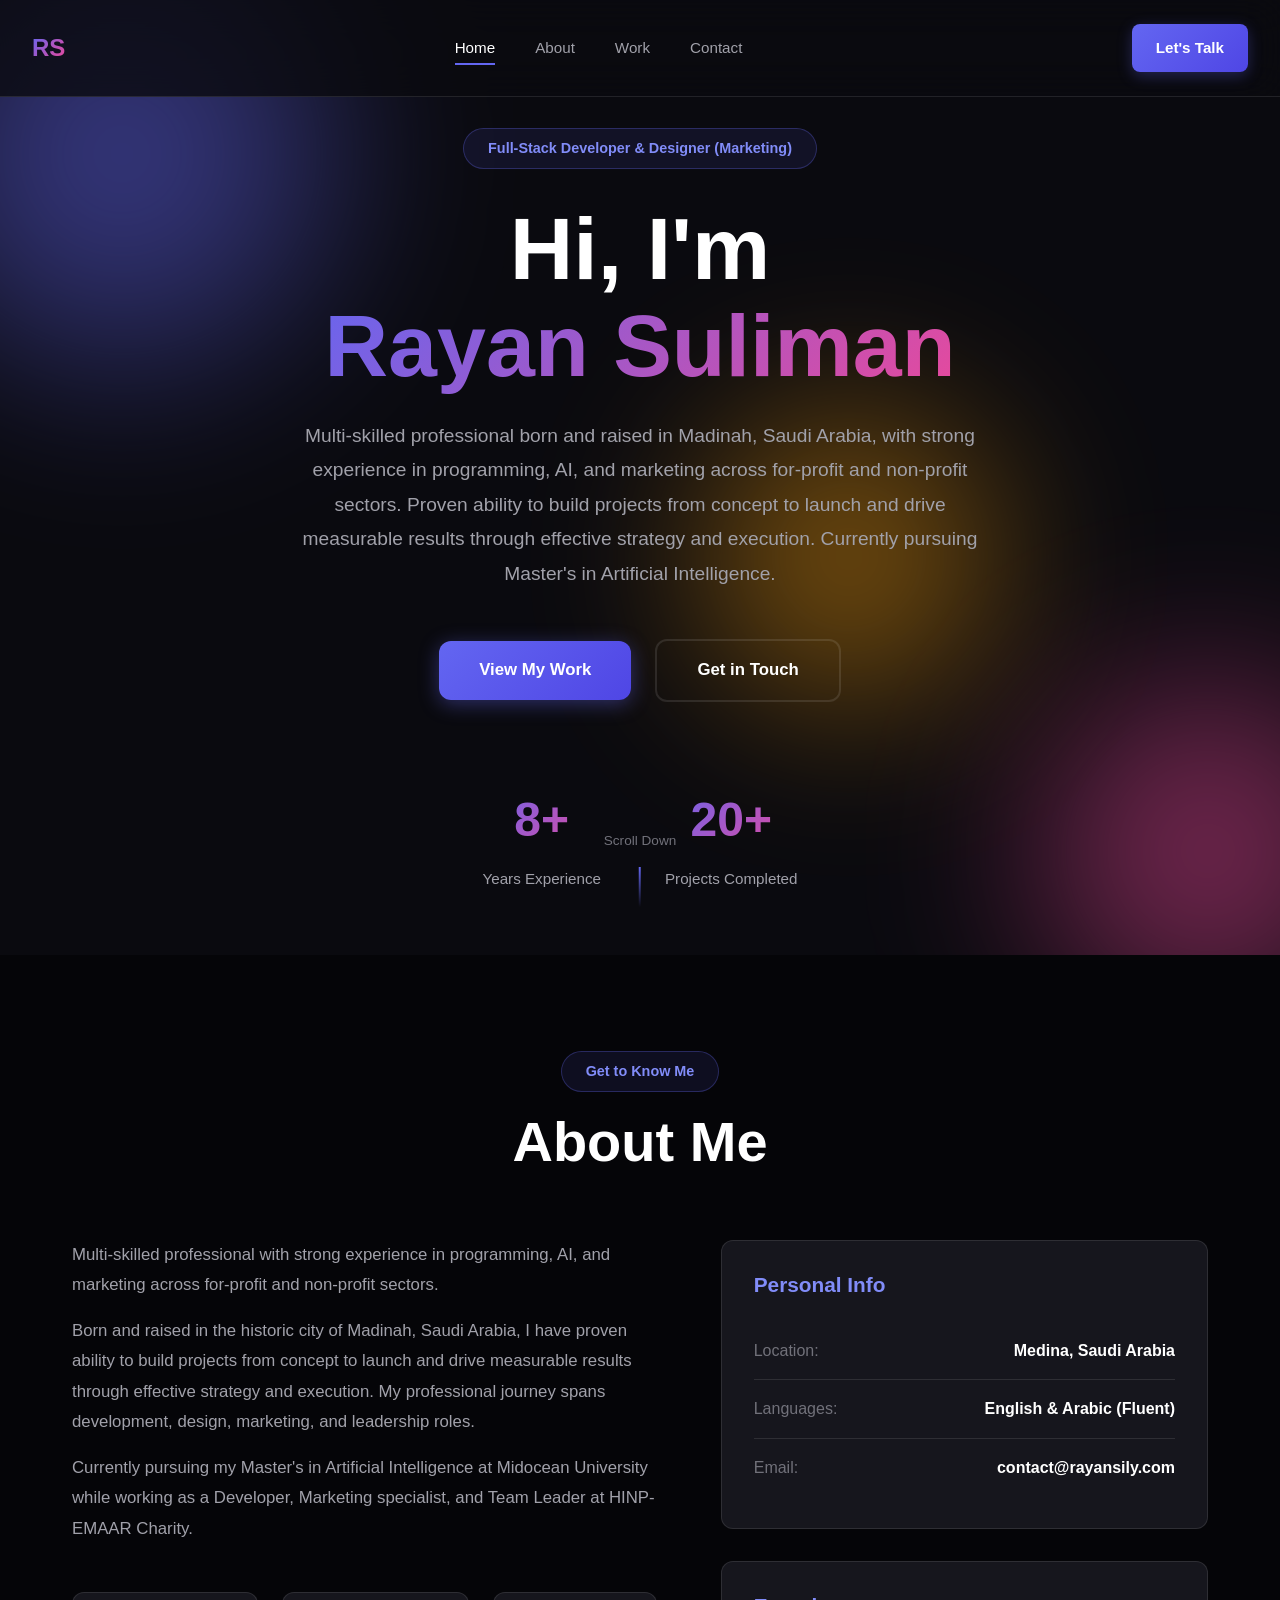
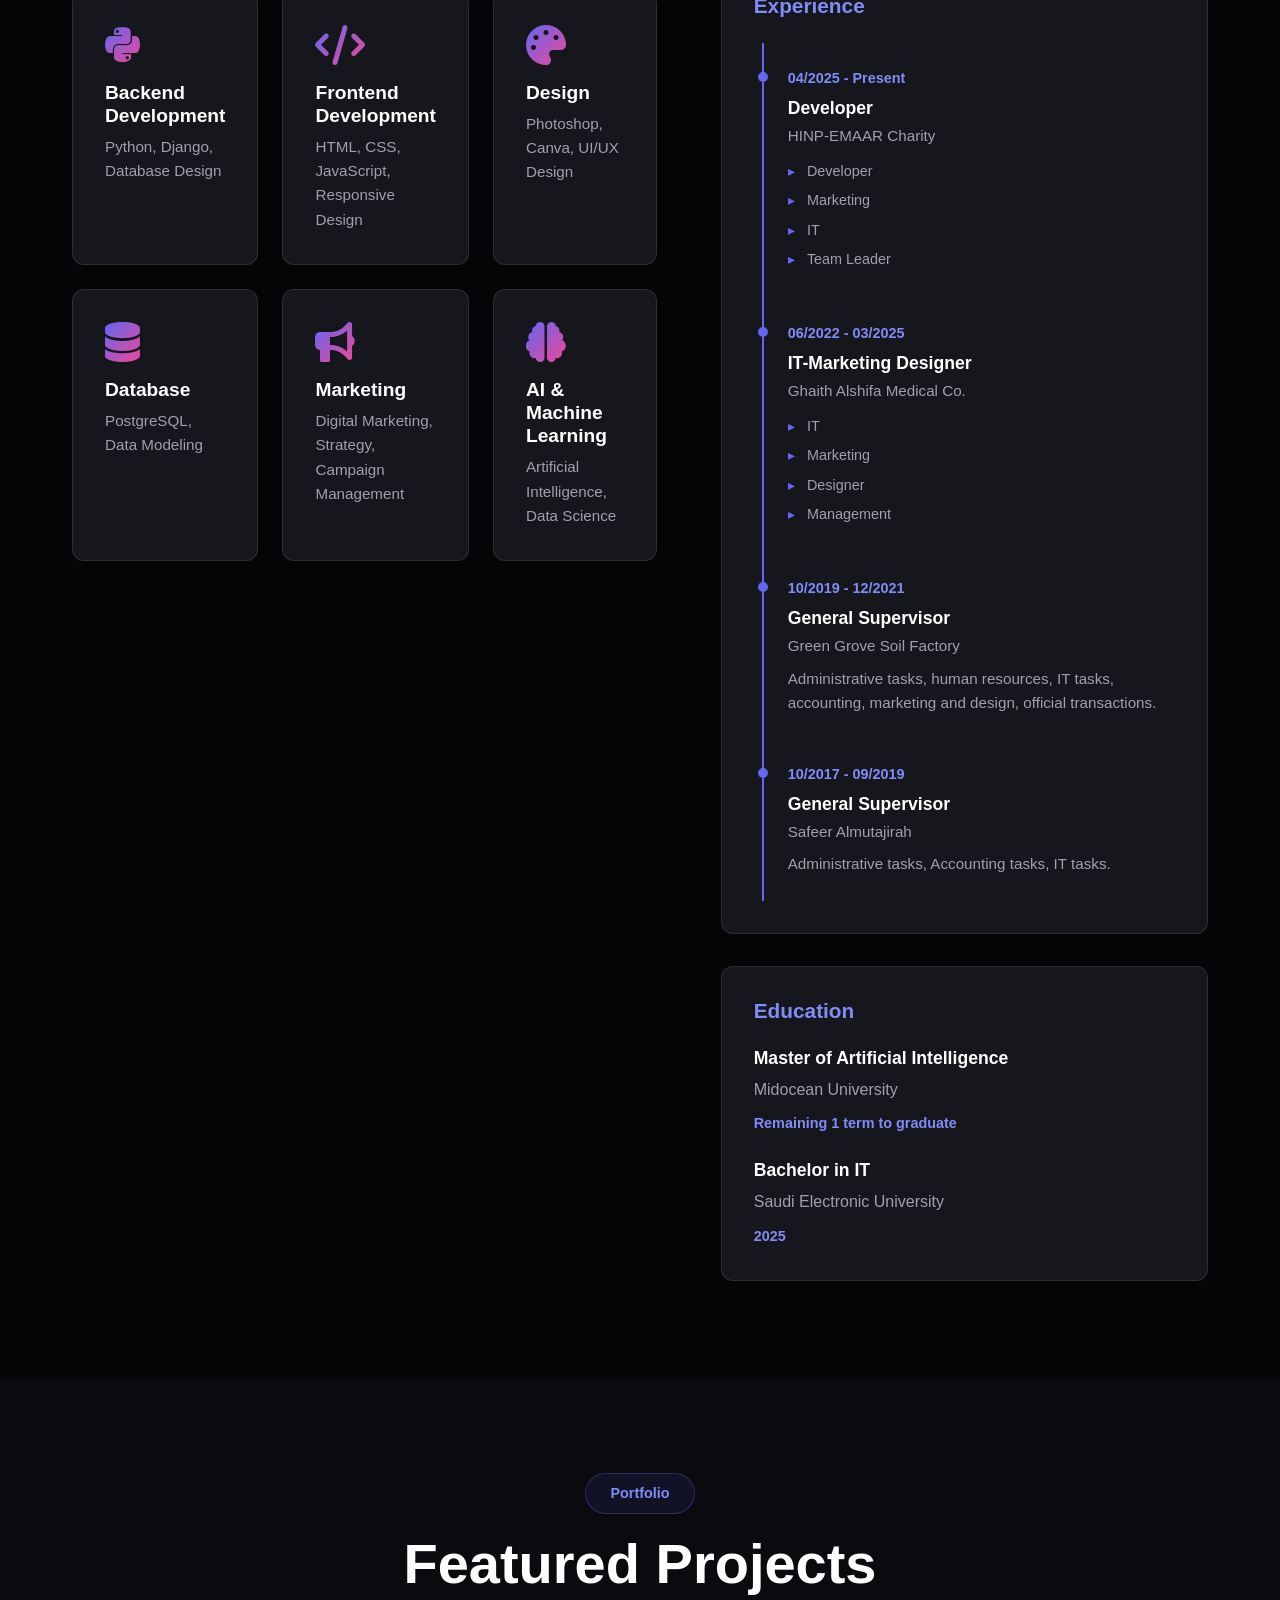
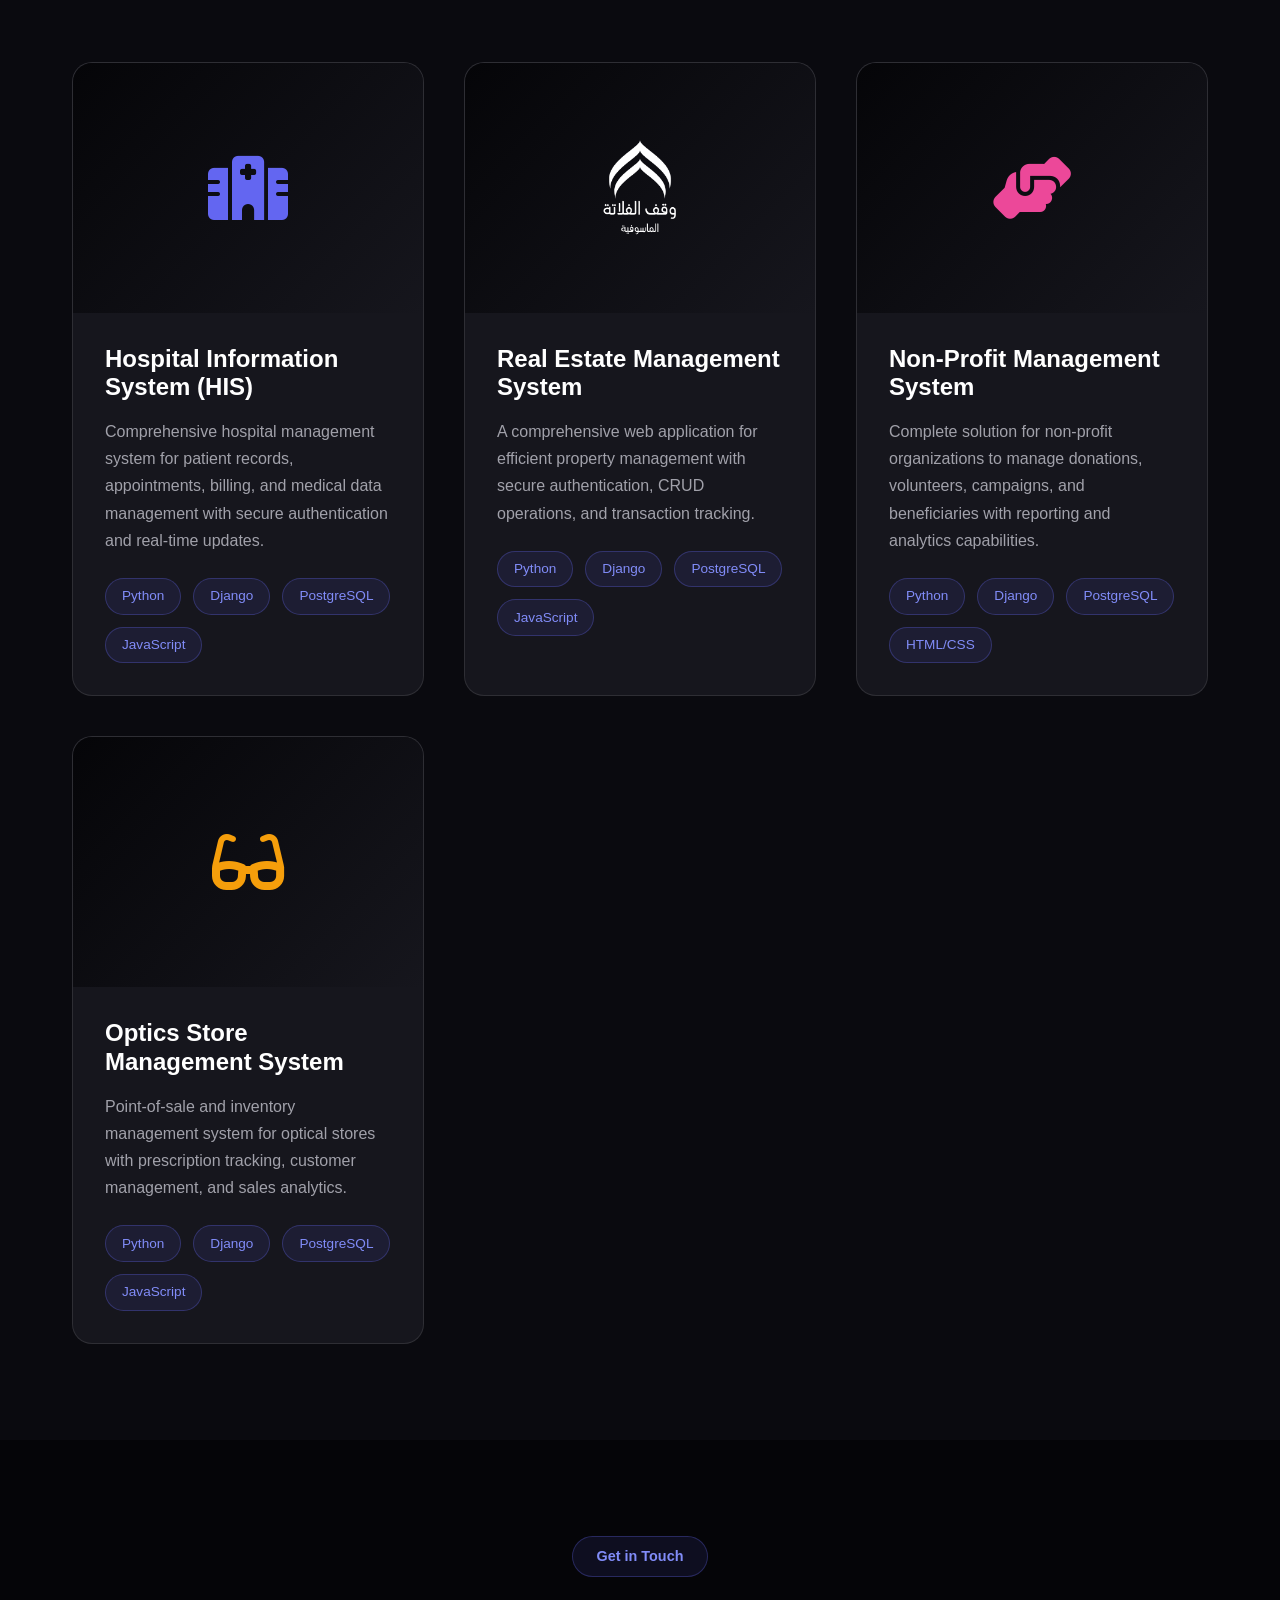
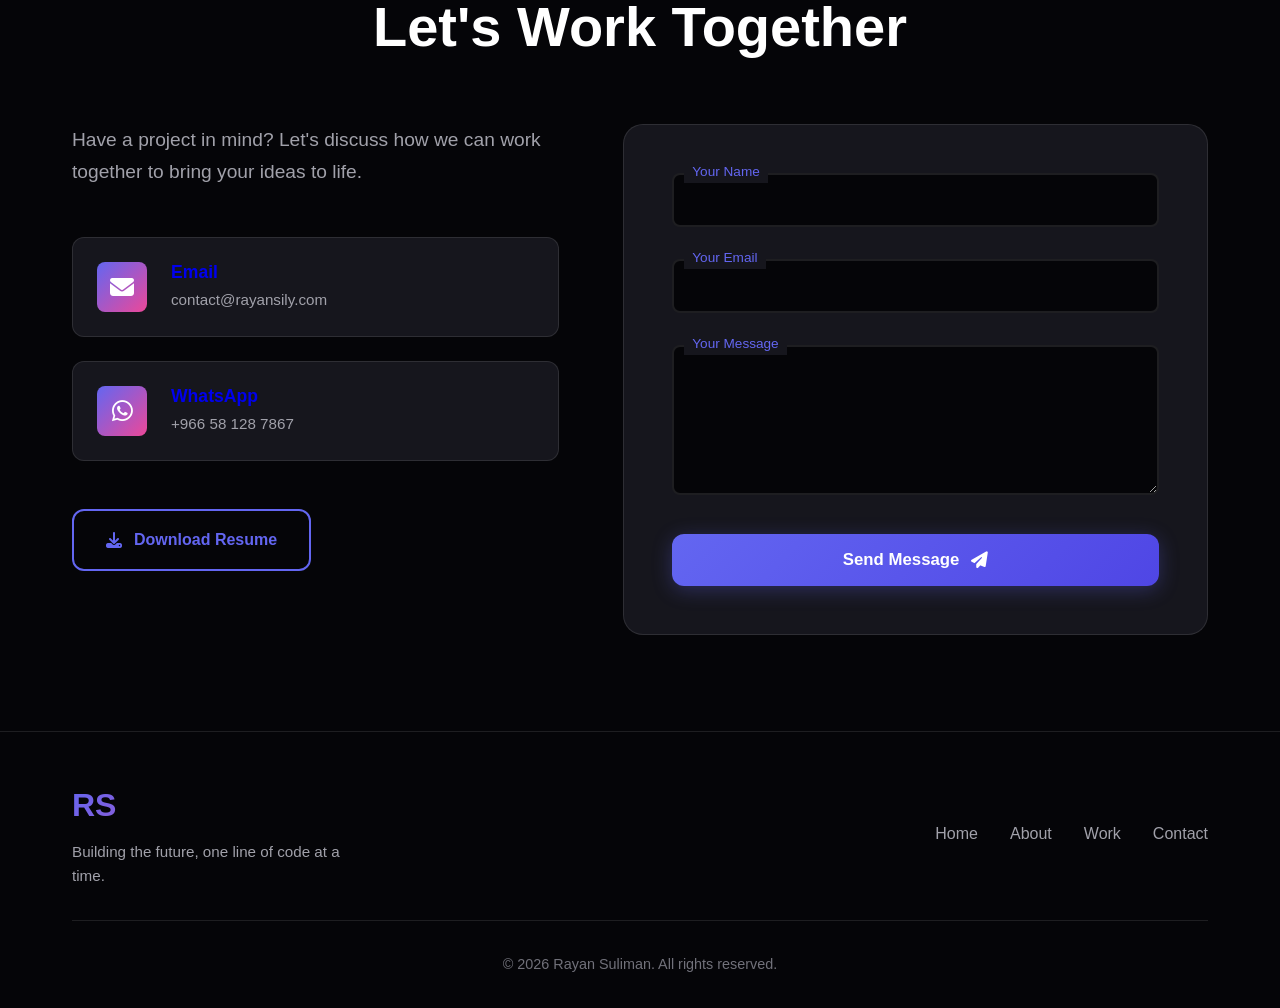
==== index.html @ cd89bf22 "first commit" ====
<!DOCTYPE html>
<html lang="en">
<head>
    <meta charset="UTF-8">
    <meta name="viewport" content="width=device-width, initial-scale=1.0">
    <title>Rayan Suliman - Full-Stack Developer & Designer</title>
    <meta name="description" content="Rayan Suliman - Full-Stack Web Developer and Designer based in Medina, Saudi Arabia">
    <link rel="icon" type="image/png" href="files/logo.png">
    <link rel="stylesheet" href="style.css">
    <link rel="stylesheet" href="https://cdnjs.cloudflare.com/ajax/libs/font-awesome/6.4.0/css/all.min.css">
</head>
<body>
    <!-- Navigation -->
    <nav class="navbar">
        <div class="nav-container">
            <a href="index.html" class="logo">
                <span class="logo-text">RS</span>
            </a>
            <div class="nav-links">
                <a href="#home" class="nav-link active">Home</a>
                <a href="#about" class="nav-link">About</a>
                <a href="#work" class="nav-link">Work</a>
                <a href="#contact" class="nav-link">Contact</a>
            </div>
            <a href="#contact" class="cta-button">Let's Talk</a>
            <button class="mobile-menu-toggle">
                <span></span>
                <span></span>
                <span></span>
            </button>
        </div>
    </nav>

    <!-- Hero Section -->
    <section id="home" class="hero">
        <div class="hero-background">
            <div class="gradient-orb orb-1"></div>
            <div class="gradient-orb orb-2"></div>
            <div class="gradient-orb orb-3"></div>
        </div>
        <div class="hero-content">
            <div class="hero-text">
                <div class="eyebrow">Full-Stack Developer & Designer (Marketing)</div>
                <h1 class="hero-title">
                    <span class="title-line">Hi, I'm</span>
                    <span class="title-line highlight">Rayan Suliman</span>
                </h1>
                <p class="hero-description">
                    Multi-skilled professional born and raised in Madinah, Saudi Arabia, with strong 
                    experience in programming, AI, and marketing across for-profit and non-profit sectors. 
                    Proven ability to build projects from concept to launch and drive measurable results 
                    through effective strategy and execution. Currently pursuing Master's in Artificial Intelligence.
                </p>
                <div class="hero-cta">
                    <a href="#work" class="primary-btn">View My Work</a>
                    <a href="#contact" class="secondary-btn">Get in Touch</a>
                </div>
            </div>
            <div class="hero-stats">
                <div class="stat-item">
                    <div class="stat-number">8+</div>
                    <div class="stat-label">Years Experience</div>
                </div>
                <div class="stat-item">
                    <div class="stat-number">20+</div>
                    <div class="stat-label">Projects Completed</div>
                </div>
            </div>
        </div>
        <div class="scroll-indicator">
            <span>Scroll Down</span>
            <div class="scroll-arrow"></div>
        </div>
    </section>

    <!-- About Section -->
    <section id="about" class="about-section">
        <div class="container">
            <div class="section-header">
                <span class="section-eyebrow">Get to Know Me</span>
                <h2 class="section-title">About Me</h2>
            </div>
            
            <div class="about-grid">
                <div class="about-content">
                    <div class="about-text">
                        <p class="lead-text">
                            Multi-skilled professional with strong experience in programming, AI, and marketing 
                            across for-profit and non-profit sectors.
                        </p>
                        <p>
                            Born and raised in the historic city of Madinah, Saudi Arabia, I have proven ability 
                            to build projects from concept to launch and drive measurable results through effective 
                            strategy and execution. My professional journey spans development, design, marketing, 
                            and leadership roles.
                        </p>
                        <p>
                            Currently pursuing my Master's in Artificial Intelligence at Midocean University while 
                            working as a Developer, Marketing specialist, and Team Leader at HINP-EMAAR Charity.
                        </p>
                    </div>
                    
                    <div class="skills-grid">
                        <div class="skill-card">
                            <i class="fab fa-python skill-icon"></i>
                            <h3>Backend Development</h3>
                            <p>Python, Django, Database Design</p>
                        </div>
                        <div class="skill-card">
                            <i class="fas fa-code skill-icon"></i>
                            <h3>Frontend Development</h3>
                            <p>HTML, CSS, JavaScript, Responsive Design</p>
                        </div>
                        <div class="skill-card">
                            <i class="fas fa-palette skill-icon"></i>
                            <h3>Design</h3>
                            <p>Photoshop, Canva, UI/UX Design</p>
                        </div>
                        <div class="skill-card">
                            <i class="fas fa-database skill-icon"></i>
                            <h3>Database</h3>
                            <p>PostgreSQL, Data Modeling</p>
                        </div>
                        <div class="skill-card">
                            <i class="fas fa-bullhorn skill-icon"></i>
                            <h3>Marketing</h3>
                            <p>Digital Marketing, Strategy, Campaign Management</p>
                        </div>
                        <div class="skill-card">
                            <i class="fas fa-brain skill-icon"></i>
                            <h3>AI & Machine Learning</h3>
                            <p>Artificial Intelligence, Data Science</p>
                        </div>
                    </div>
                </div>

                <div class="about-details">
                    <div class="detail-card">
                        <h3>Personal Info</h3>
                        <ul class="info-list">
                            <li>
                                <span class="info-label">Location:</span>
                                <span class="info-value">Medina, Saudi Arabia</span>
                            </li>
                            <li>
                                <span class="info-label">Languages:</span>
                                <span class="info-value">English & Arabic (Fluent)</span>
                            </li>
                            <li>
                                <span class="info-label">Email:</span>
                                <span class="info-value">contact@rayansily.com</span>
                            </li>
                        </ul>
                    </div>

                    <div class="detail-card">
                        <h3>Experience</h3>
                        <div class="timeline-item">
                            <div class="timeline-date">04/2025 - Present</div>
                            <div class="timeline-content">
                                <h4>Developer</h4>
                                <p>HINP-EMAAR Charity</p>
                                <ul class="role-list">
                                    <li>Developer</li>
                                    <li>Marketing</li>
                                    <li>IT</li>
                                    <li>Team Leader</li>
                                </ul>
                            </div>
                        </div>
                        <div class="timeline-item">
                            <div class="timeline-date">06/2022 - 03/2025</div>
                            <div class="timeline-content">
                                <h4>IT-Marketing Designer</h4>
                                <p>Ghaith Alshifa Medical Co.</p>
                                <ul class="role-list">
                                    <li>IT</li>
                                    <li>Marketing</li>
                                    <li>Designer</li>
                                    <li>Management</li>
                                </ul>
                            </div>
                        </div>
                        <div class="timeline-item">
                            <div class="timeline-date">10/2019 - 12/2021</div>
                            <div class="timeline-content">
                                <h4>General Supervisor</h4>
                                <p>Green Grove Soil Factory</p>
                                <p class="role-description">Administrative tasks, human resources, IT tasks, accounting, marketing and design, official transactions.</p>
                            </div>
                        </div>
                        <div class="timeline-item">
                            <div class="timeline-date">10/2017 - 09/2019</div>
                            <div class="timeline-content">
                                <h4>General Supervisor</h4>
                                <p>Safeer Almutajirah</p>
                                <p class="role-description">Administrative tasks, Accounting tasks, IT tasks.</p>
                            </div>
                        </div>
                    </div>

                    <div class="detail-card">
                        <h3>Education</h3>
                        <div class="education-item">
                            <h4>Master of Artificial Intelligence</h4>
                            <p>Midocean University</p>
                            <span class="edu-date">Remaining 1 term to graduate</span>
                        </div>
                        <div class="education-item" style="margin-top: 1.5rem;">
                            <h4>Bachelor in IT</h4>
                            <p>Saudi Electronic University</p>
                            <span class="edu-date">2025</span>
                        </div>
                    </div>
                </div>
            </div>
        </div>
    </section>

    <!-- Work Section -->
    <section id="work" class="work-section">
        <div class="container">
            <div class="section-header">
                <span class="section-eyebrow">Portfolio</span>
                <h2 class="section-title">Featured Projects</h2>
            </div>

            <div class="projects-grid">
                <!-- Project 1 - HIS System -->
                <div class="project-card">
                    <div class="project-image">
                        <div class="project-placeholder">
                            <i class="fas fa-hospital" style="font-size: 4rem; color: var(--primary);"></i>
                        </div>
                        <div class="project-overlay">
                            <span class="project-link current-site">HIS System</span>
                        </div>
                    </div>
                    <div class="project-content">
                        <h3 class="project-title">Hospital Information System (HIS)</h3>
                        <p class="project-description">
                            Comprehensive hospital management system for patient records, appointments, 
                            billing, and medical data management with secure authentication and real-time updates.
                        </p>
                        <div class="project-tech">
                            <span class="tech-tag">Python</span>
                            <span class="tech-tag">Django</span>
                            <span class="tech-tag">PostgreSQL</span>
                            <span class="tech-tag">JavaScript</span>
                        </div>
                    </div>
                </div>

                <!-- Project 2 - Real Estate -->
                <div class="project-card">
                    <div class="project-image">
                        <img src="files/small-logo.png" alt="Real Estate Management System">
                        <div class="project-overlay">
                            <a href="https://github.com/meedax77/ejar" target="_blank" class="project-link">
                                <i class="fab fa-github"></i>
                            </a>
                        </div>
                    </div>
                    <div class="project-content">
                        <h3 class="project-title">Real Estate Management System</h3>
                        <p class="project-description">
                            A comprehensive web application for efficient property management with 
                            secure authentication, CRUD operations, and transaction tracking.
                        </p>
                        <div class="project-tech">
                            <span class="tech-tag">Python</span>
                            <span class="tech-tag">Django</span>
                            <span class="tech-tag">PostgreSQL</span>
                            <span class="tech-tag">JavaScript</span>
                        </div>
                    </div>
                </div>

                <!-- Project 3 - Non-Profit System -->
                <div class="project-card">
                    <div class="project-image">
                        <div class="project-placeholder">
                            <i class="fas fa-hands-helping" style="font-size: 4rem; color: var(--secondary);"></i>
                        </div>
                        <div class="project-overlay">
                            <span class="project-link current-site">Non-Profit System</span>
                        </div>
                    </div>
                    <div class="project-content">
                        <h3 class="project-title">Non-Profit Management System</h3>
                        <p class="project-description">
                            Complete solution for non-profit organizations to manage donations, volunteers, 
                            campaigns, and beneficiaries with reporting and analytics capabilities.
                        </p>
                        <div class="project-tech">
                            <span class="tech-tag">Python</span>
                            <span class="tech-tag">Django</span>
                            <span class="tech-tag">PostgreSQL</span>
                            <span class="tech-tag">HTML/CSS</span>
                        </div>
                    </div>
                </div>

                <!-- Project 4 - Optics System -->
                <div class="project-card">
                    <div class="project-image">
                        <div class="project-placeholder">
                            <i class="fas fa-glasses" style="font-size: 4rem; color: var(--accent);"></i>
                        </div>
                        <div class="project-overlay">
                            <span class="project-link current-site">Optics System</span>
                        </div>
                    </div>
                    <div class="project-content">
                        <h3 class="project-title">Optics Store Management System</h3>
                        <p class="project-description">
                            Point-of-sale and inventory management system for optical stores with 
                            prescription tracking, customer management, and sales analytics.
                        </p>
                        <div class="project-tech">
                            <span class="tech-tag">Python</span>
                            <span class="tech-tag">Django</span>
                            <span class="tech-tag">PostgreSQL</span>
                            <span class="tech-tag">JavaScript</span>
                        </div>
                    </div>
                </div>
            </div>
        </div>
    </section>

    <!-- Contact Section -->
    <section id="contact" class="contact-section">
        <div class="container">
            <div class="section-header">
                <span class="section-eyebrow">Get in Touch</span>
                <h2 class="section-title">Let's Work Together</h2>
            </div>

            <div class="contact-grid">
                <div class="contact-info">
                    <p class="contact-intro">
                        Have a project in mind? Let's discuss how we can work together 
                        to bring your ideas to life.
                    </p>
                    
                    <div class="contact-methods">
                        <a href="mailto:contact@rayansily.com" class="contact-method">
                            <div class="contact-icon">
                                <i class="fas fa-envelope"></i>
                            </div>
                            <div class="contact-details">
                                <h4>Email</h4>
                                <p>contact@rayansily.com</p>
                            </div>
                        </a>

                        <a href="https://wa.me/+966581287867" target="_blank" class="contact-method">
                            <div class="contact-icon">
                                <i class="fab fa-whatsapp"></i>
                            </div>
                            <div class="contact-details">
                                <h4>WhatsApp</h4>
                                <p>+966 58 128 7867</p>
                            </div>
                        </a>
                    </div>

                    <div class="resume-download">
                        <a href="files/CV.pdf" target="_blank" class="download-btn">
                            <i class="fas fa-download"></i>
                            Download Resume
                        </a>
                    </div>
                </div>

                <div class="contact-form-container">
                    <form class="contact-form" id="contactForm">
                        <div class="form-group">
                            <input type="text" id="name" name="name" required>
                            <label for="name">Your Name</label>
                        </div>
                        <div class="form-group">
                            <input type="email" id="email" name="email" required>
                            <label for="email">Your Email</label>
                        </div>
                        <div class="form-group">
                            <textarea id="message" name="message" rows="5" required></textarea>
                            <label for="message">Your Message</label>
                        </div>
                        <button type="submit" class="submit-btn">
                            Send Message
                            <i class="fas fa-paper-plane"></i>
                        </button>
                    </form>
                </div>
            </div>
        </div>
    </section>

    <!-- Footer -->
    <footer class="footer">
        <div class="container">
            <div class="footer-content">
                <div class="footer-brand">
                    <span class="logo-text">RS</span>
                    <p>Building the future, one line of code at a time.</p>
                </div>
                <div class="footer-links">
                    <a href="#home">Home</a>
                    <a href="#about">About</a>
                    <a href="#work">Work</a>
                    <a href="#contact">Contact</a>
                </div>
            </div>
            <div class="footer-bottom">
                <p>&copy; 2026 Rayan Suliman. All rights reserved.</p>
            </div>
        </div>
    </footer>

    <script src="script.js"></script>
</body>
</html>
---- style.css ----
/* ===================================
   CSS VARIABLES & RESET
   =================================== */
   :root {
    /* Colors */
    --primary: #6366f1;
    --primary-dark: #4f46e5;
    --primary-light: #818cf8;
    --secondary: #ec4899;
    --accent: #f59e0b;
    
    --bg-dark: #0a0a0f;
    --bg-darker: #050508;
    --bg-card: #16161d;
    --bg-card-hover: #1e1e28;
    
    --text-primary: #ffffff;
    --text-secondary: #a1a1aa;
    --text-muted: #71717a;
    
    --border: rgba(255, 255, 255, 0.1);
    --border-hover: rgba(255, 255, 255, 0.2);
    
    /* Spacing */
    --spacing-xs: 0.5rem;
    --spacing-sm: 1rem;
    --spacing-md: 2rem;
    --spacing-lg: 4rem;
    --spacing-xl: 6rem;
    
    /* Border Radius */
    --radius-sm: 8px;
    --radius-md: 12px;
    --radius-lg: 20px;
    --radius-xl: 30px;
    
    /* Transitions */
    --transition-fast: 0.2s ease;
    --transition-base: 0.3s ease;
    --transition-slow: 0.5s ease;
    
    /* Shadows */
    --shadow-sm: 0 2px 8px rgba(0, 0, 0, 0.1);
    --shadow-md: 0 4px 16px rgba(0, 0, 0, 0.2);
    --shadow-lg: 0 8px 32px rgba(0, 0, 0, 0.3);
    --shadow-glow: 0 0 30px rgba(99, 102, 241, 0.3);
}

* {
    margin: 0;
    padding: 0;
    box-sizing: border-box;
}

html {
    scroll-behavior: smooth;
    overflow-x: hidden;
}

body {
    font-family: 'Inter', -apple-system, BlinkMacSystemFont, 'Segoe UI', sans-serif;
    background: var(--bg-dark);
    color: var(--text-primary);
    line-height: 1.6;
    overflow-x: hidden;
}

/* Import Google Fonts */
@import url('https://fonts.googleapis.com/css2?family=Poppins:wght@300;400;500;600;700;800&family=Inter:wght@300;400;500;600;700&display=swap');

body {
    font-family: 'Inter', -apple-system, BlinkMacSystemFont, 'Segoe UI', sans-serif;
}

h1, h2, h3, h4, h5, h6 {
    font-family: 'Poppins', sans-serif;
    font-weight: 700;
    line-height: 1.2;
}

.container {
    max-width: 1200px;
    margin: 0 auto;
    padding: 0 2rem;
}

/* ===================================
   NAVIGATION
   =================================== */
.navbar {
    position: fixed;
    top: 0;
    left: 0;
    right: 0;
    z-index: 1000;
    padding: 1.5rem 0;
    background: rgba(10, 10, 15, 0.8);
    backdrop-filter: blur(20px);
    border-bottom: 1px solid var(--border);
    transition: all var(--transition-base);
}

.navbar.scrolled {
    padding: 1rem 0;
    background: rgba(10, 10, 15, 0.95);
}

.nav-container {
    max-width: 1400px;
    margin: 0 auto;
    padding: 0 2rem;
    display: flex;
    justify-content: space-between;
    align-items: center;
}

.logo {
    text-decoration: none;
}

.logo-text {
    font-family: 'Poppins', sans-serif;
    font-size: 1.5rem;
    font-weight: 800;
    background: linear-gradient(135deg, var(--primary), var(--secondary));
    -webkit-background-clip: text;
    -webkit-text-fill-color: transparent;
    background-clip: text;
}

.nav-links {
    display: flex;
    gap: 2.5rem;
    align-items: center;
}

.nav-link {
    color: var(--text-secondary);
    text-decoration: none;
    font-weight: 500;
    font-size: 0.95rem;
    position: relative;
    transition: color var(--transition-fast);
}

.nav-link::after {
    content: '';
    position: absolute;
    bottom: -5px;
    left: 0;
    width: 0;
    height: 2px;
    background: var(--primary);
    transition: width var(--transition-base);
}

.nav-link:hover,
.nav-link.active {
    color: var(--text-primary);
}

.nav-link:hover::after,
.nav-link.active::after {
    width: 100%;
}

.cta-button {
    padding: 0.75rem 1.5rem;
    background: linear-gradient(135deg, var(--primary), var(--primary-dark));
    color: white;
    text-decoration: none;
    border-radius: var(--radius-sm);
    font-weight: 600;
    font-size: 0.95rem;
    transition: all var(--transition-base);
    box-shadow: 0 4px 15px rgba(99, 102, 241, 0.3);
}

.cta-button:hover {
    transform: translateY(-2px);
    box-shadow: 0 6px 20px rgba(99, 102, 241, 0.4);
}

.mobile-menu-toggle {
    display: none;
    flex-direction: column;
    gap: 5px;
    background: none;
    border: none;
    cursor: pointer;
}

.mobile-menu-toggle span {
    width: 25px;
    height: 2px;
    background: var(--text-primary);
    transition: all var(--transition-base);
}

/* ===================================
   HERO SECTION
   =================================== */
.hero {
    position: relative;
    min-height: 100vh;
    display: flex;
    align-items: center;
    justify-content: center;
    padding: 8rem 2rem 4rem;
    overflow: hidden;
}

.hero-background {
    position: absolute;
    top: 0;
    left: 0;
    right: 0;
    bottom: 0;
    overflow: hidden;
    z-index: -1;
}

.gradient-orb {
    position: absolute;
    border-radius: 50%;
    filter: blur(80px);
    opacity: 0.6;
    animation: float 20s infinite ease-in-out;
}

.orb-1 {
    width: 500px;
    height: 500px;
    background: radial-gradient(circle, var(--primary), transparent);
    top: -10%;
    left: -10%;
    animation-delay: 0s;
}

.orb-2 {
    width: 400px;
    height: 400px;
    background: radial-gradient(circle, var(--secondary), transparent);
    bottom: -10%;
    right: -10%;
    animation-delay: 5s;
}

.orb-3 {
    width: 350px;
    height: 350px;
    background: radial-gradient(circle, var(--accent), transparent);
    top: 40%;
    right: 20%;
    animation-delay: 10s;
}

@keyframes float {
    0%, 100% { transform: translate(0, 0); }
    25% { transform: translate(50px, -50px); }
    50% { transform: translate(-30px, 30px); }
    75% { transform: translate(40px, 40px); }
}

.hero-content {
    max-width: 1200px;
    margin: 0 auto;
    text-align: center;
}

.eyebrow {
    display: inline-block;
    padding: 0.5rem 1.5rem;
    background: rgba(99, 102, 241, 0.1);
    border: 1px solid rgba(99, 102, 241, 0.3);
    border-radius: 50px;
    color: var(--primary-light);
    font-size: 0.9rem;
    font-weight: 600;
    margin-bottom: 2rem;
    animation: fadeInUp 0.8s ease;
}

.hero-title {
    font-size: clamp(3rem, 8vw, 5.5rem);
    font-weight: 800;
    margin-bottom: 1.5rem;
    line-height: 1.1;
}

.title-line {
    display: block;
    animation: fadeInUp 0.8s ease;
    animation-fill-mode: backwards;
}

.title-line:nth-child(1) {
    animation-delay: 0.2s;
}

.title-line:nth-child(2) {
    animation-delay: 0.4s;
}

.highlight {
    background: linear-gradient(135deg, var(--primary), var(--secondary));
    -webkit-background-clip: text;
    -webkit-text-fill-color: transparent;
    background-clip: text;
}

.hero-description {
    max-width: 700px;
    margin: 0 auto 3rem;
    font-size: 1.2rem;
    color: var(--text-secondary);
    line-height: 1.8;
    animation: fadeInUp 0.8s ease 0.6s backwards;
}

.hero-cta {
    display: flex;
    gap: 1.5rem;
    justify-content: center;
    align-items: center;
    animation: fadeInUp 0.8s ease 0.8s backwards;
    flex-wrap: wrap;
}

.primary-btn,
.secondary-btn {
    padding: 1rem 2.5rem;
    font-size: 1.05rem;
    font-weight: 600;
    text-decoration: none;
    border-radius: var(--radius-md);
    transition: all var(--transition-base);
    display: inline-flex;
    align-items: center;
    gap: 0.5rem;
}

.primary-btn {
    background: linear-gradient(135deg, var(--primary), var(--primary-dark));
    color: white;
    box-shadow: 0 4px 20px rgba(99, 102, 241, 0.4);
}

.primary-btn:hover {
    transform: translateY(-3px);
    box-shadow: 0 6px 25px rgba(99, 102, 241, 0.5);
}

.secondary-btn {
    background: transparent;
    color: var(--text-primary);
    border: 2px solid var(--border);
}

.secondary-btn:hover {
    border-color: var(--primary);
    background: rgba(99, 102, 241, 0.1);
}

.hero-stats {
    display: flex;
    justify-content: center;
    gap: 4rem;
    margin-top: 5rem;
    animation: fadeInUp 0.8s ease 1s backwards;
    flex-wrap: wrap;
}

.stat-item {
    text-align: center;
}

.stat-number {
    font-size: 3rem;
    font-weight: 800;
    background: linear-gradient(135deg, var(--primary), var(--secondary));
    -webkit-background-clip: text;
    -webkit-text-fill-color: transparent;
    background-clip: text;
    margin-bottom: 0.5rem;
}

.stat-label {
    color: var(--text-secondary);
    font-size: 0.95rem;
    font-weight: 500;
}

.scroll-indicator {
    position: absolute;
    bottom: 3rem;
    left: 50%;
    transform: translateX(-50%);
    display: flex;
    flex-direction: column;
    align-items: center;
    gap: 1rem;
    color: var(--text-muted);
    font-size: 0.85rem;
    font-weight: 500;
    animation: fadeInUp 0.8s ease 1.2s backwards;
}

.scroll-arrow {
    width: 2px;
    height: 40px;
    background: linear-gradient(to bottom, var(--primary), transparent);
    animation: scrollDown 2s infinite;
}

@keyframes fadeInUp {
    from {
        opacity: 0;
        transform: translateY(30px);
    }
    to {
        opacity: 1;
        transform: translateY(0);
    }
}

@keyframes scrollDown {
    0%, 100% { transform: translateY(0); opacity: 0; }
    50% { opacity: 1; }
    100% { transform: translateY(20px); opacity: 0; }
}

/* ===================================
   SECTION HEADERS
   =================================== */
.section-header {
    text-align: center;
    margin-bottom: var(--spacing-lg);
}

.section-eyebrow {
    display: inline-block;
    padding: 0.5rem 1.5rem;
    background: rgba(99, 102, 241, 0.1);
    border: 1px solid rgba(99, 102, 241, 0.3);
    border-radius: 50px;
    color: var(--primary-light);
    font-size: 0.9rem;
    font-weight: 600;
    margin-bottom: 1rem;
}

.section-title {
    font-size: clamp(2.5rem, 5vw, 3.5rem);
    font-weight: 800;
    margin-bottom: 1rem;
}

/* ===================================
   ABOUT SECTION
   =================================== */
.about-section {
    padding: var(--spacing-xl) 2rem;
    background: var(--bg-darker);
}

.about-grid {
    display: grid;
    grid-template-columns: 1.2fr 1fr;
    gap: 4rem;
    align-items: start;
}

.about-text {
    margin-bottom: 3rem;
}

.lead-text {
    font-size: 1.4rem;
    font-weight: 500;
    color: var(--text-primary);
    margin-bottom: 1.5rem;
    line-height: 1.6;
}

.about-text p {
    color: var(--text-secondary);
    margin-bottom: 1rem;
    font-size: 1.05rem;
    line-height: 1.8;
}

.skills-grid {
    display: grid;
    grid-template-columns: repeat(3, 1fr);
    gap: 1.5rem;
    margin-top: 2rem;
}

.skill-card {
    background: var(--bg-card);
    padding: 2rem;
    border-radius: var(--radius-md);
    border: 1px solid var(--border);
    transition: all var(--transition-base);
}

.skill-card:hover {
    background: var(--bg-card-hover);
    border-color: var(--primary);
    transform: translateY(-5px);
    box-shadow: 0 10px 30px rgba(99, 102, 241, 0.2);
}

.skill-icon {
    font-size: 2.5rem;
    background: linear-gradient(135deg, var(--primary), var(--secondary));
    -webkit-background-clip: text;
    -webkit-text-fill-color: transparent;
    background-clip: text;
    margin-bottom: 1rem;
}

.skill-card h3 {
    font-size: 1.2rem;
    margin-bottom: 0.5rem;
    font-weight: 600;
}

.skill-card p {
    color: var(--text-secondary);
    font-size: 0.95rem;
}

.about-details {
    display: flex;
    flex-direction: column;
    gap: 2rem;
}

.detail-card {
    background: var(--bg-card);
    padding: 2rem;
    border-radius: var(--radius-md);
    border: 1px solid var(--border);
}

.detail-card h3 {
    font-size: 1.3rem;
    margin-bottom: 1.5rem;
    color: var(--primary-light);
}

.info-list {
    list-style: none;
}

.info-list li {
    display: flex;
    justify-content: space-between;
    padding: 1rem 0;
    border-bottom: 1px solid var(--border);
}

.info-list li:last-child {
    border-bottom: none;
}

.info-label {
    color: var(--text-muted);
    font-weight: 500;
}

.info-value {
    color: var(--text-primary);
    font-weight: 600;
}

.timeline-item {
    padding: 1.5rem 0;
    border-left: 2px solid var(--primary);
    padding-left: 1.5rem;
    margin-left: 0.5rem;
    position: relative;
}

.timeline-item::before {
    content: '';
    position: absolute;
    left: -6px;
    top: 1.8rem;
    width: 10px;
    height: 10px;
    background: var(--primary);
    border-radius: 50%;
}

.timeline-date {
    color: var(--primary-light);
    font-size: 0.9rem;
    font-weight: 600;
    margin-bottom: 0.5rem;
}

.timeline-content h4 {
    font-size: 1.1rem;
    margin-bottom: 0.3rem;
}

.timeline-content p {
    color: var(--text-secondary);
    font-size: 0.95rem;
}

.role-list {
    list-style: none;
    padding-left: 0;
    margin-top: 0.5rem;
}

.role-list li {
    color: var(--text-secondary);
    font-size: 0.9rem;
    padding: 0.2rem 0;
    position: relative;
    padding-left: 1.2rem;
}

.role-list li::before {
    content: '▸';
    position: absolute;
    left: 0;
    color: var(--primary);
}

.role-description {
    color: var(--text-secondary);
    font-size: 0.9rem;
    line-height: 1.6;
    margin-top: 0.5rem;
}

.education-item h4 {
    font-size: 1.1rem;
    margin-bottom: 0.5rem;
}

.education-item p {
    color: var(--text-secondary);
    margin-bottom: 0.5rem;
}

.edu-date {
    color: var(--primary-light);
    font-size: 0.9rem;
    font-weight: 600;
}

/* ===================================
   WORK SECTION
   =================================== */
.work-section {
    padding: var(--spacing-xl) 2rem;
}

.projects-grid {
    display: grid;
    grid-template-columns: repeat(auto-fit, minmax(350px, 1fr));
    gap: 2.5rem;
}

.project-card {
    background: var(--bg-card);
    border-radius: var(--radius-lg);
    overflow: hidden;
    border: 1px solid var(--border);
    transition: all var(--transition-base);
}

.project-card:hover {
    transform: translateY(-10px);
    border-color: var(--primary);
    box-shadow: 0 20px 40px rgba(0, 0, 0, 0.3);
}

.project-image {
    position: relative;
    width: 100%;
    height: 250px;
    overflow: hidden;
    background: linear-gradient(135deg, var(--bg-darker), var(--bg-card));
    display: flex;
    align-items: center;
    justify-content: center;
}

.project-image img {
    max-width: 60%;
    max-height: 60%;
    object-fit: contain;
    transition: transform var(--transition-slow);
}

.project-placeholder {
    width: 100%;
    height: 100%;
    display: flex;
    align-items: center;
    justify-content: center;
    background: linear-gradient(135deg, var(--bg-darker), var(--bg-card));
}

.project-card:hover .project-image img {
    transform: scale(1.1);
}

.project-overlay {
    position: absolute;
    top: 0;
    left: 0;
    right: 0;
    bottom: 0;
    background: rgba(10, 10, 15, 0.9);
    display: flex;
    align-items: center;
    justify-content: center;
    opacity: 0;
    transition: opacity var(--transition-base);
}

.project-card:hover .project-overlay {
    opacity: 1;
}

.project-link {
    width: 60px;
    height: 60px;
    background: linear-gradient(135deg, var(--primary), var(--secondary));
    border-radius: 50%;
    display: flex;
    align-items: center;
    justify-content: center;
    color: white;
    font-size: 1.5rem;
    text-decoration: none;
    transition: transform var(--transition-base);
}

.project-link:hover {
    transform: scale(1.1);
}

.project-link.current-site {
    width: auto;
    height: auto;
    padding: 1rem 2rem;
    border-radius: var(--radius-sm);
    font-size: 1rem;
    font-weight: 600;
}

.project-content {
    padding: 2rem;
}

.project-title {
    font-size: 1.5rem;
    margin-bottom: 1rem;
    font-weight: 700;
}

.project-description {
    color: var(--text-secondary);
    margin-bottom: 1.5rem;
    line-height: 1.7;
}

.project-tech {
    display: flex;
    flex-wrap: wrap;
    gap: 0.75rem;
}

.tech-tag {
    padding: 0.4rem 1rem;
    background: rgba(99, 102, 241, 0.1);
    border: 1px solid rgba(99, 102, 241, 0.3);
    border-radius: 50px;
    color: var(--primary-light);
    font-size: 0.85rem;
    font-weight: 500;
}

/* ===================================
   CONTACT SECTION
   =================================== */
.contact-section {
    padding: var(--spacing-xl) 2rem;
    background: var(--bg-darker);
}

.contact-grid {
    display: grid;
    grid-template-columns: 1fr 1.2fr;
    gap: 4rem;
    align-items: start;
}

.contact-intro {
    font-size: 1.2rem;
    color: var(--text-secondary);
    margin-bottom: 3rem;
    line-height: 1.7;
}

.contact-methods {
    display: flex;
    flex-direction: column;
    gap: 1.5rem;
    margin-bottom: 3rem;
}

.contact-method {
    display: flex;
    align-items: center;
    gap: 1.5rem;
    padding: 1.5rem;
    background: var(--bg-card);
    border-radius: var(--radius-md);
    border: 1px solid var(--border);
    text-decoration: none;
    transition: all var(--transition-base);
}

.contact-method:hover {
    background: var(--bg-card-hover);
    border-color: var(--primary);
    transform: translateX(10px);
}

.contact-icon {
    width: 50px;
    height: 50px;
    background: linear-gradient(135deg, var(--primary), var(--secondary));
    border-radius: var(--radius-sm);
    display: flex;
    align-items: center;
    justify-content: center;
    font-size: 1.5rem;
    color: white;
}

.contact-details h4 {
    font-size: 1.1rem;
    margin-bottom: 0.3rem;
}

.contact-details p {
    color: var(--text-secondary);
    font-size: 0.95rem;
}

.resume-download {
    margin-top: 2rem;
}

.download-btn {
    display: inline-flex;
    align-items: center;
    gap: 0.75rem;
    padding: 1rem 2rem;
    background: transparent;
    border: 2px solid var(--primary);
    color: var(--primary);
    text-decoration: none;
    border-radius: var(--radius-md);
    font-weight: 600;
    transition: all var(--transition-base);
}

.download-btn:hover {
    background: var(--primary);
    color: white;
    transform: translateY(-3px);
    box-shadow: 0 6px 20px rgba(99, 102, 241, 0.3);
}

.contact-form-container {
    background: var(--bg-card);
    padding: 3rem;
    border-radius: var(--radius-lg);
    border: 1px solid var(--border);
}

.contact-form {
    display: flex;
    flex-direction: column;
    gap: 2rem;
}

.form-group {
    position: relative;
}

.form-group input,
.form-group textarea {
    width: 100%;
    padding: 1rem;
    background: var(--bg-darker);
    border: 2px solid var(--border);
    border-radius: var(--radius-sm);
    color: var(--text-primary);
    font-size: 1rem;
    font-family: inherit;
    transition: all var(--transition-base);
}

.form-group input:focus,
.form-group textarea:focus {
    outline: none;
    border-color: var(--primary);
    background: var(--bg-dark);
}

.form-group label {
    position: absolute;
    left: 1rem;
    top: 1rem;
    color: var(--text-muted);
    transition: all var(--transition-base);
    pointer-events: none;
}

.form-group input:focus + label,
.form-group input:not(:placeholder-shown) + label,
.form-group textarea:focus + label,
.form-group textarea:not(:placeholder-shown) + label {
    top: -0.75rem;
    left: 0.75rem;
    font-size: 0.85rem;
    color: var(--primary);
    background: var(--bg-card);
    padding: 0 0.5rem;
}

.form-group textarea {
    resize: vertical;
    min-height: 150px;
}

.submit-btn {
    padding: 1rem 2.5rem;
    background: linear-gradient(135deg, var(--primary), var(--primary-dark));
    color: white;
    border: none;
    border-radius: var(--radius-md);
    font-size: 1.05rem;
    font-weight: 600;
    cursor: pointer;
    transition: all var(--transition-base);
    display: inline-flex;
    align-items: center;
    justify-content: center;
    gap: 0.75rem;
    box-shadow: 0 4px 20px rgba(99, 102, 241, 0.3);
}

.submit-btn:hover {
    transform: translateY(-3px);
    box-shadow: 0 6px 25px rgba(99, 102, 241, 0.4);
}

/* ===================================
   FOOTER
   =================================== */
.footer {
    padding: 3rem 2rem 2rem;
    background: var(--bg-darker);
    border-top: 1px solid var(--border);
}

.footer-content {
    display: flex;
    justify-content: space-between;
    align-items: center;
    margin-bottom: 2rem;
    flex-wrap: wrap;
    gap: 2rem;
}

.footer-brand {
    max-width: 300px;
}

.footer-brand .logo-text {
    font-size: 2rem;
    display: block;
    margin-bottom: 0.5rem;
}

.footer-brand p {
    color: var(--text-secondary);
    font-size: 0.95rem;
}

.footer-links {
    display: flex;
    gap: 2rem;
}

.footer-links a {
    color: var(--text-secondary);
    text-decoration: none;
    font-weight: 500;
    transition: color var(--transition-fast);
}

.footer-links a:hover {
    color: var(--primary);
}

.footer-bottom {
    text-align: center;
    padding-top: 2rem;
    border-top: 1px solid var(--border);
}

.footer-bottom p {
    color: var(--text-muted);
    font-size: 0.9rem;
}

/* ===================================
   RESPONSIVE DESIGN
   =================================== */
@media (max-width: 1024px) {
    .about-grid {
        grid-template-columns: 1fr;
    }
    
    .contact-grid {
        grid-template-columns: 1fr;
    }
    
    .skills-grid {
        grid-template-columns: repeat(2, 1fr);
    }
}

@media (max-width: 768px) {
    .nav-links,
    .cta-button {
        display: none;
    }
    
    .mobile-menu-toggle {
        display: flex;
    }
    
    .hero {
        padding: 6rem 1rem 3rem;
    }
    
    .hero-title {
        font-size: 2.5rem;
    }
    
    .hero-description {
        font-size: 1rem;
    }
    
    .hero-cta {
        flex-direction: column;
        width: 100%;
    }
    
    .primary-btn,
    .secondary-btn {
        width: 100%;
        justify-content: center;
    }
    
    .hero-stats {
        gap: 2rem;
    }
    
    .stat-number {
        font-size: 2rem;
    }
    
    .section-title {
        font-size: 2rem;
    }
    
    .projects-grid {
        grid-template-columns: 1fr;
    }
    
    .contact-form-container {
        padding: 2rem;
    }
    
    .footer-content {
        flex-direction: column;
        text-align: center;
    }
    
    .footer-brand {
        max-width: 100%;
    }
    
    .footer-links {
        flex-direction: column;
        gap: 1rem;
    }
}

@media (max-width: 480px) {
    .container {
        padding: 0 1rem;
    }
    
    .nav-container {
        padding: 0 1rem;
    }
    
    .hero-stats {
        flex-direction: column;
        gap: 1.5rem;
    }
}
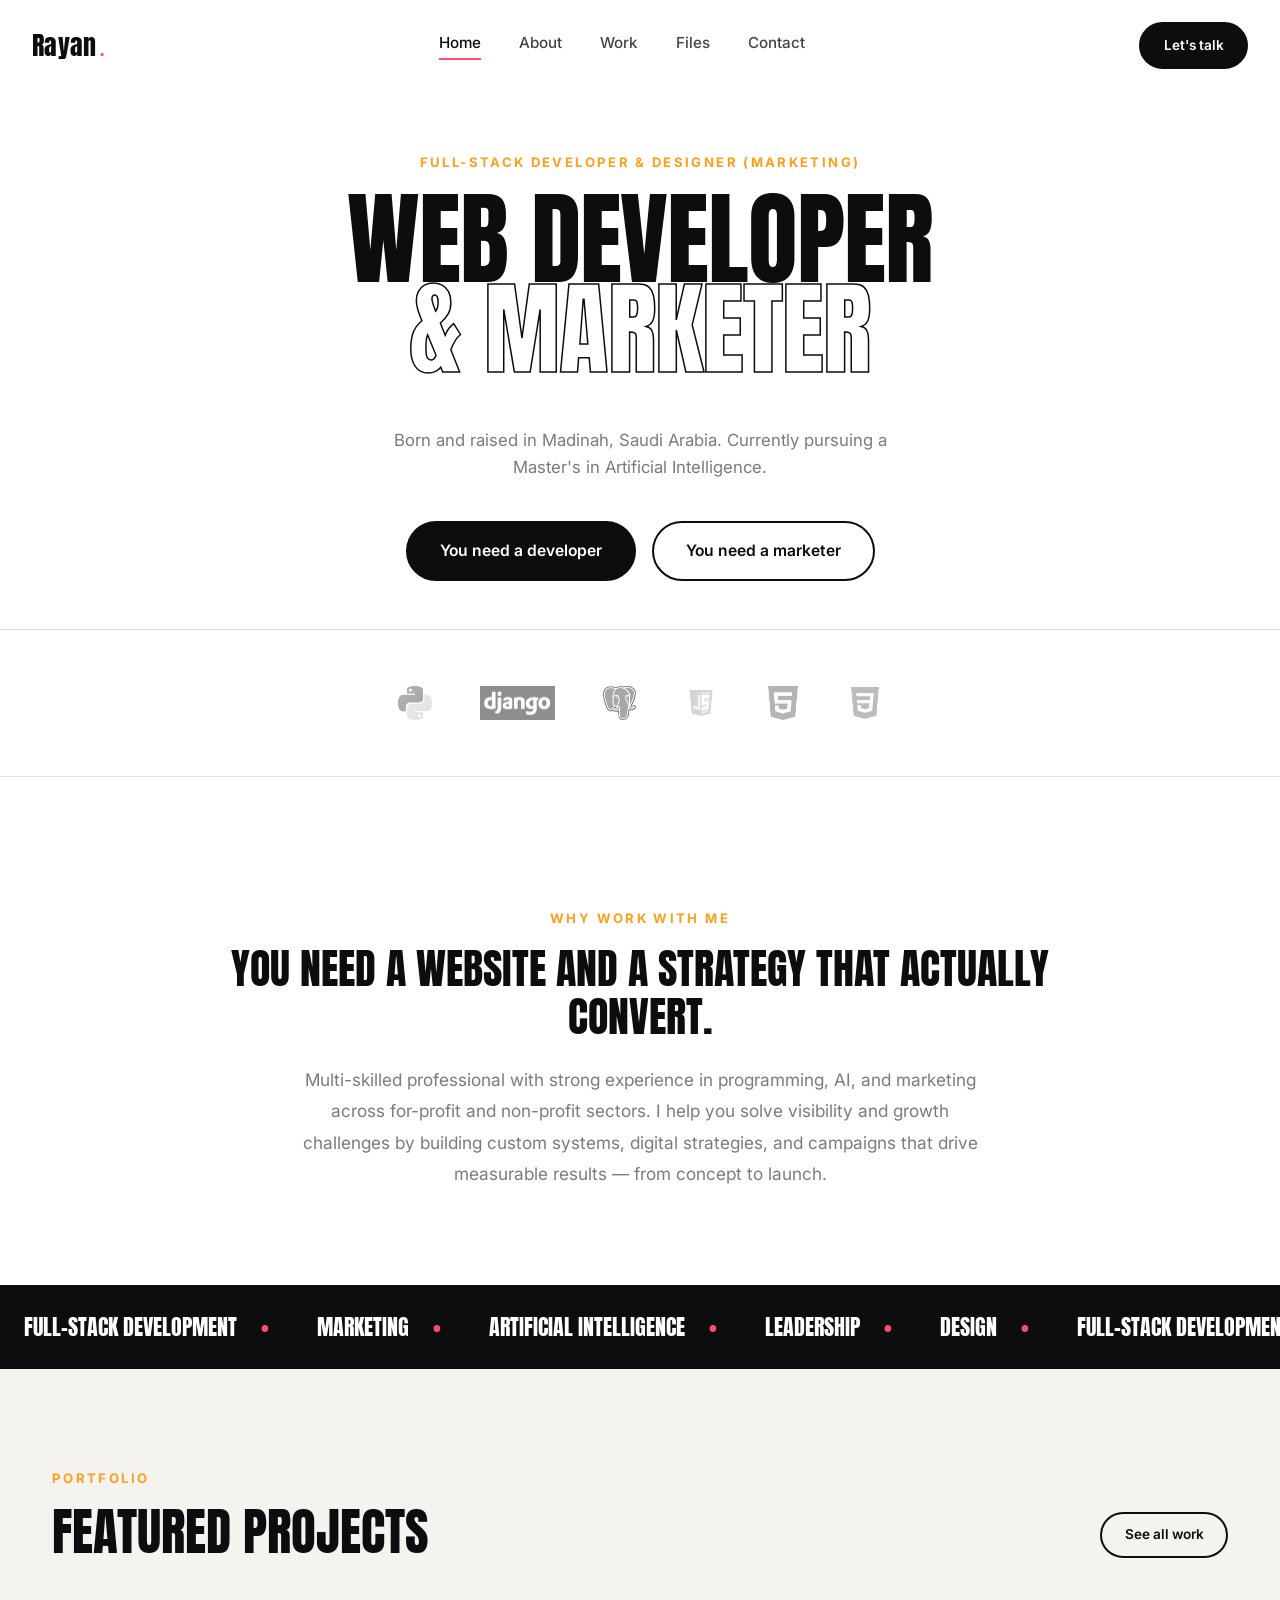
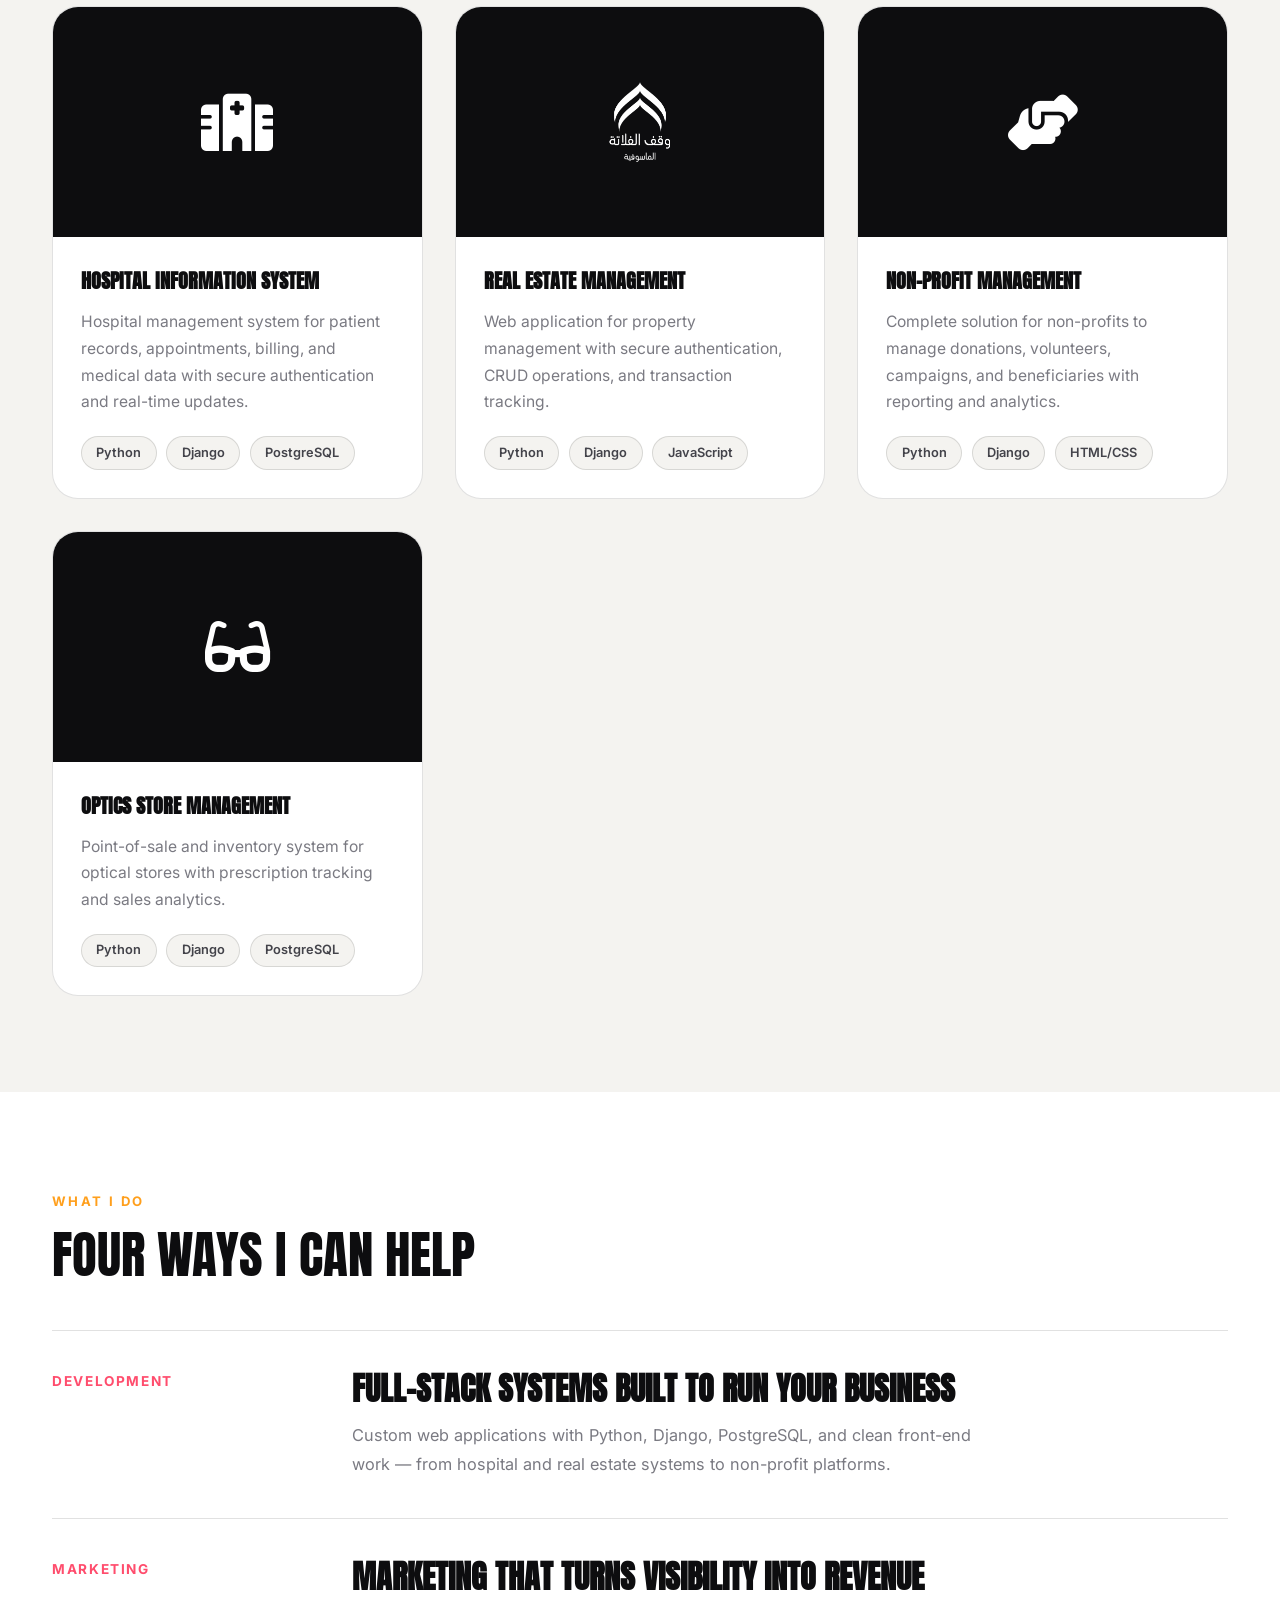
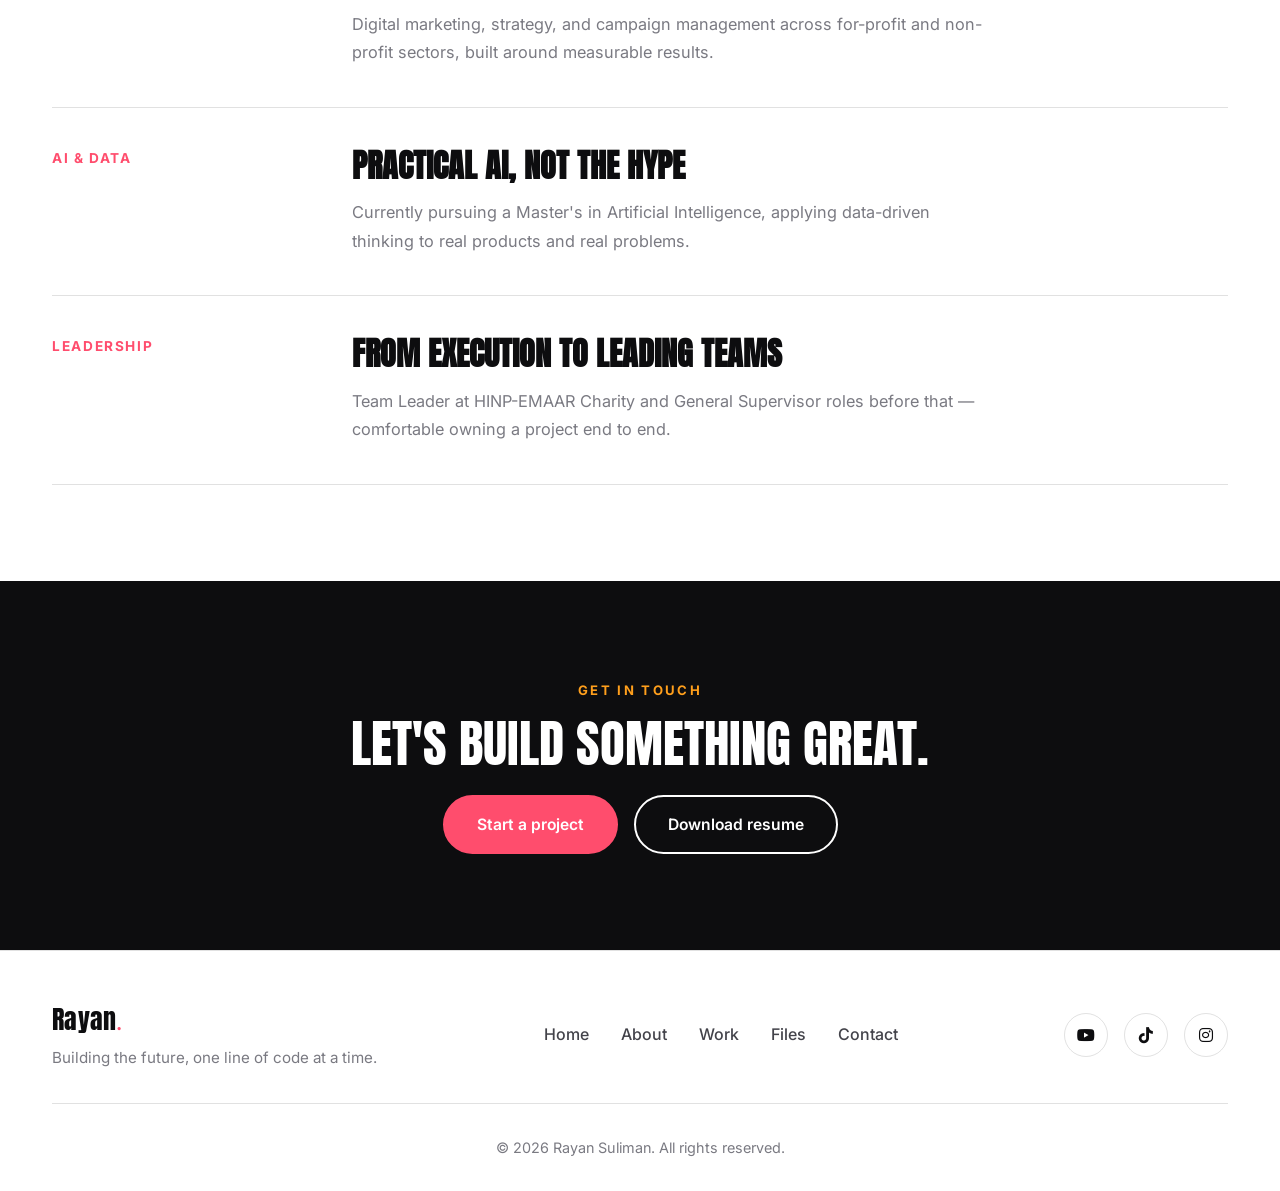
==== commit e8f8206b: "Redesign site in bazil.fr-inspired style with unified design system Rebuild all pages (home, about, " ====
--- a/index.html
+++ b/index.html
@@ -1,424 +1,269 @@
-<!DOCTYPE html>
-<html lang="en">
-<head>
-    <meta charset="UTF-8">
-    <meta name="viewport" content="width=device-width, initial-scale=1.0">
-    <title>Rayan Suliman - Full-Stack Developer & Designer</title>
-    <meta name="description" content="Rayan Suliman - Full-Stack Web Developer and Designer based in Medina, Saudi Arabia">
-    <link rel="icon" type="image/png" href="files/logo.png">
-    <link rel="stylesheet" href="style.css">
-    <link rel="stylesheet" href="https://cdnjs.cloudflare.com/ajax/libs/font-awesome/6.4.0/css/all.min.css">
-</head>
-<body>
-    <!-- Navigation -->
-    <nav class="navbar">
-        <div class="nav-container">
-            <a href="index.html" class="logo">
-                <span class="logo-text">RS</span>
-            </a>
-            <div class="nav-links">
-                <a href="#home" class="nav-link active">Home</a>
-                <a href="#about" class="nav-link">About</a>
-                <a href="#work" class="nav-link">Work</a>
-                <a href="#contact" class="nav-link">Contact</a>
-            </div>
-            <a href="#contact" class="cta-button">Let's Talk</a>
-            <button class="mobile-menu-toggle">
-                <span></span>
-                <span></span>
-                <span></span>
-            </button>
-        </div>
-    </nav>
-
-    <!-- Hero Section -->
-    <section id="home" class="hero">
-        <div class="hero-background">
-            <div class="gradient-orb orb-1"></div>
-            <div class="gradient-orb orb-2"></div>
-            <div class="gradient-orb orb-3"></div>
-        </div>
-        <div class="hero-content">
-            <div class="hero-text">
-                <div class="eyebrow">Full-Stack Developer & Designer (Marketing)</div>
-                <h1 class="hero-title">
-                    <span class="title-line">Hi, I'm</span>
-                    <span class="title-line highlight">Rayan Suliman</span>
-                </h1>
-                <p class="hero-description">
-                    Multi-skilled professional born and raised in Madinah, Saudi Arabia, with strong 
-                    experience in programming, AI, and marketing across for-profit and non-profit sectors. 
-                    Proven ability to build projects from concept to launch and drive measurable results 
-                    through effective strategy and execution. Currently pursuing Master's in Artificial Intelligence.
-                </p>
-                <div class="hero-cta">
-                    <a href="#work" class="primary-btn">View My Work</a>
-                    <a href="#contact" class="secondary-btn">Get in Touch</a>
-                </div>
-            </div>
-            <div class="hero-stats">
-                <div class="stat-item">
-                    <div class="stat-number">8+</div>
-                    <div class="stat-label">Years Experience</div>
-                </div>
-                <div class="stat-item">
-                    <div class="stat-number">20+</div>
-                    <div class="stat-label">Projects Completed</div>
-                </div>
-            </div>
-        </div>
-        <div class="scroll-indicator">
-            <span>Scroll Down</span>
-            <div class="scroll-arrow"></div>
-        </div>
-    </section>
-
-    <!-- About Section -->
-    <section id="about" class="about-section">
-        <div class="container">
-            <div class="section-header">
-                <span class="section-eyebrow">Get to Know Me</span>
-                <h2 class="section-title">About Me</h2>
-            </div>
-            
-            <div class="about-grid">
-                <div class="about-content">
-                    <div class="about-text">
-                        <p class="lead-text">
-                            Multi-skilled professional with strong experience in programming, AI, and marketing 
-                            across for-profit and non-profit sectors.
-                        </p>
-                        <p>
-                            Born and raised in the historic city of Madinah, Saudi Arabia, I have proven ability 
-                            to build projects from concept to launch and drive measurable results through effective 
-                            strategy and execution. My professional journey spans development, design, marketing, 
-                            and leadership roles.
-                        </p>
-                        <p>
-                            Currently pursuing my Master's in Artificial Intelligence at Midocean University while 
-                            working as a Developer, Marketing specialist, and Team Leader at HINP-EMAAR Charity.
-                        </p>
-                    </div>
-                    
-                    <div class="skills-grid">
-                        <div class="skill-card">
-                            <i class="fab fa-python skill-icon"></i>
-                            <h3>Backend Development</h3>
-                            <p>Python, Django, Database Design</p>
-                        </div>
-                        <div class="skill-card">
-                            <i class="fas fa-code skill-icon"></i>
-                            <h3>Frontend Development</h3>
-                            <p>HTML, CSS, JavaScript, Responsive Design</p>
-                        </div>
-                        <div class="skill-card">
-                            <i class="fas fa-palette skill-icon"></i>
-                            <h3>Design</h3>
-                            <p>Photoshop, Canva, UI/UX Design</p>
-                        </div>
-                        <div class="skill-card">
-                            <i class="fas fa-database skill-icon"></i>
-                            <h3>Database</h3>
-                            <p>PostgreSQL, Data Modeling</p>
-                        </div>
-                        <div class="skill-card">
-                            <i class="fas fa-bullhorn skill-icon"></i>
-                            <h3>Marketing</h3>
-                            <p>Digital Marketing, Strategy, Campaign Management</p>
-                        </div>
-                        <div class="skill-card">
-                            <i class="fas fa-brain skill-icon"></i>
-                            <h3>AI & Machine Learning</h3>
-                            <p>Artificial Intelligence, Data Science</p>
-                        </div>
-                    </div>
-                </div>
-
-                <div class="about-details">
-                    <div class="detail-card">
-                        <h3>Personal Info</h3>
-                        <ul class="info-list">
-                            <li>
-                                <span class="info-label">Location:</span>
-                                <span class="info-value">Medina, Saudi Arabia</span>
-                            </li>
-                            <li>
-                                <span class="info-label">Languages:</span>
-                                <span class="info-value">English & Arabic (Fluent)</span>
-                            </li>
-                            <li>
-                                <span class="info-label">Email:</span>
-                                <span class="info-value">contact@rayansily.com</span>
-                            </li>
-                        </ul>
-                    </div>
-
-                    <div class="detail-card">
-                        <h3>Experience</h3>
-                        <div class="timeline-item">
-                            <div class="timeline-date">04/2025 - Present</div>
-                            <div class="timeline-content">
-                                <h4>Developer</h4>
-                                <p>HINP-EMAAR Charity</p>
-                                <ul class="role-list">
-                                    <li>Developer</li>
-                                    <li>Marketing</li>
-                                    <li>IT</li>
-                                    <li>Team Leader</li>
-                                </ul>
-                            </div>
-                        </div>
-                        <div class="timeline-item">
-                            <div class="timeline-date">06/2022 - 03/2025</div>
-                            <div class="timeline-content">
-                                <h4>IT-Marketing Designer</h4>
-                                <p>Ghaith Alshifa Medical Co.</p>
-                                <ul class="role-list">
-                                    <li>IT</li>
-                                    <li>Marketing</li>
-                                    <li>Designer</li>
-                                    <li>Management</li>
-                                </ul>
-                            </div>
-                        </div>
-                        <div class="timeline-item">
-                            <div class="timeline-date">10/2019 - 12/2021</div>
-                            <div class="timeline-content">
-                                <h4>General Supervisor</h4>
-                                <p>Green Grove Soil Factory</p>
-                                <p class="role-description">Administrative tasks, human resources, IT tasks, accounting, marketing and design, official transactions.</p>
-                            </div>
-                        </div>
-                        <div class="timeline-item">
-                            <div class="timeline-date">10/2017 - 09/2019</div>
-                            <div class="timeline-content">
-                                <h4>General Supervisor</h4>
-                                <p>Safeer Almutajirah</p>
-                                <p class="role-description">Administrative tasks, Accounting tasks, IT tasks.</p>
-                            </div>
-                        </div>
-                    </div>
-
-                    <div class="detail-card">
-                        <h3>Education</h3>
-                        <div class="education-item">
-                            <h4>Master of Artificial Intelligence</h4>
-                            <p>Midocean University</p>
-                            <span class="edu-date">Remaining 1 term to graduate</span>
-                        </div>
-                        <div class="education-item" style="margin-top: 1.5rem;">
-                            <h4>Bachelor in IT</h4>
-                            <p>Saudi Electronic University</p>
-                            <span class="edu-date">2025</span>
-                        </div>
-                    </div>
-                </div>
-            </div>
-        </div>
-    </section>
-
-    <!-- Work Section -->
-    <section id="work" class="work-section">
-        <div class="container">
-            <div class="section-header">
-                <span class="section-eyebrow">Portfolio</span>
-                <h2 class="section-title">Featured Projects</h2>
-            </div>
-
-            <div class="projects-grid">
-                <!-- Project 1 - HIS System -->
-                <div class="project-card">
-                    <div class="project-image">
-                        <div class="project-placeholder">
-                            <i class="fas fa-hospital" style="font-size: 4rem; color: var(--primary);"></i>
-                        </div>
-                        <div class="project-overlay">
-                            <span class="project-link current-site">HIS System</span>
-                        </div>
-                    </div>
-                    <div class="project-content">
-                        <h3 class="project-title">Hospital Information System (HIS)</h3>
-                        <p class="project-description">
-                            Comprehensive hospital management system for patient records, appointments, 
-                            billing, and medical data management with secure authentication and real-time updates.
-                        </p>
-                        <div class="project-tech">
-                            <span class="tech-tag">Python</span>
-                            <span class="tech-tag">Django</span>
-                            <span class="tech-tag">PostgreSQL</span>
-                            <span class="tech-tag">JavaScript</span>
-                        </div>
-                    </div>
-                </div>
-
-                <!-- Project 2 - Real Estate -->
-                <div class="project-card">
-                    <div class="project-image">
-                        <img src="files/small-logo.png" alt="Real Estate Management System">
-                        <div class="project-overlay">
-                            <a href="https://github.com/meedax77/ejar" target="_blank" class="project-link">
-                                <i class="fab fa-github"></i>
-                            </a>
-                        </div>
-                    </div>
-                    <div class="project-content">
-                        <h3 class="project-title">Real Estate Management System</h3>
-                        <p class="project-description">
-                            A comprehensive web application for efficient property management with 
-                            secure authentication, CRUD operations, and transaction tracking.
-                        </p>
-                        <div class="project-tech">
-                            <span class="tech-tag">Python</span>
-                            <span class="tech-tag">Django</span>
-                            <span class="tech-tag">PostgreSQL</span>
-                            <span class="tech-tag">JavaScript</span>
-                        </div>
-                    </div>
-                </div>
-
-                <!-- Project 3 - Non-Profit System -->
-                <div class="project-card">
-                    <div class="project-image">
-                        <div class="project-placeholder">
-                            <i class="fas fa-hands-helping" style="font-size: 4rem; color: var(--secondary);"></i>
-                        </div>
-                        <div class="project-overlay">
-                            <span class="project-link current-site">Non-Profit System</span>
-                        </div>
-                    </div>
-                    <div class="project-content">
-                        <h3 class="project-title">Non-Profit Management System</h3>
-                        <p class="project-description">
-                            Complete solution for non-profit organizations to manage donations, volunteers, 
-                            campaigns, and beneficiaries with reporting and analytics capabilities.
-                        </p>
-                        <div class="project-tech">
-                            <span class="tech-tag">Python</span>
-                            <span class="tech-tag">Django</span>
-                            <span class="tech-tag">PostgreSQL</span>
-                            <span class="tech-tag">HTML/CSS</span>
-                        </div>
-                    </div>
-                </div>
-
-                <!-- Project 4 - Optics System -->
-                <div class="project-card">
-                    <div class="project-image">
-                        <div class="project-placeholder">
-                            <i class="fas fa-glasses" style="font-size: 4rem; color: var(--accent);"></i>
-                        </div>
-                        <div class="project-overlay">
-                            <span class="project-link current-site">Optics System</span>
-                        </div>
-                    </div>
-                    <div class="project-content">
-                        <h3 class="project-title">Optics Store Management System</h3>
-                        <p class="project-description">
-                            Point-of-sale and inventory management system for optical stores with 
-                            prescription tracking, customer management, and sales analytics.
-                        </p>
-                        <div class="project-tech">
-                            <span class="tech-tag">Python</span>
-                            <span class="tech-tag">Django</span>
-                            <span class="tech-tag">PostgreSQL</span>
-                            <span class="tech-tag">JavaScript</span>
-                        </div>
-                    </div>
-                </div>
-            </div>
-        </div>
-    </section>
-
-    <!-- Contact Section -->
-    <section id="contact" class="contact-section">
-        <div class="container">
-            <div class="section-header">
-                <span class="section-eyebrow">Get in Touch</span>
-                <h2 class="section-title">Let's Work Together</h2>
-            </div>
-
-            <div class="contact-grid">
-                <div class="contact-info">
-                    <p class="contact-intro">
-                        Have a project in mind? Let's discuss how we can work together 
-                        to bring your ideas to life.
-                    </p>
-                    
-                    <div class="contact-methods">
-                        <a href="mailto:contact@rayansily.com" class="contact-method">
-                            <div class="contact-icon">
-                                <i class="fas fa-envelope"></i>
-                            </div>
-                            <div class="contact-details">
-                                <h4>Email</h4>
-                                <p>contact@rayansily.com</p>
-                            </div>
-                        </a>
-
-                        <a href="https://wa.me/+966581287867" target="_blank" class="contact-method">
-                            <div class="contact-icon">
-                                <i class="fab fa-whatsapp"></i>
-                            </div>
-                            <div class="contact-details">
-                                <h4>WhatsApp</h4>
-                                <p>+966 58 128 7867</p>
-                            </div>
-                        </a>
-                    </div>
-
-                    <div class="resume-download">
-                        <a href="files/CV.pdf" target="_blank" class="download-btn">
-                            <i class="fas fa-download"></i>
-                            Download Resume
-                        </a>
-                    </div>
-                </div>
-
-                <div class="contact-form-container">
-                    <form class="contact-form" id="contactForm">
-                        <div class="form-group">
-                            <input type="text" id="name" name="name" required>
-                            <label for="name">Your Name</label>
-                        </div>
-                        <div class="form-group">
-                            <input type="email" id="email" name="email" required>
-                            <label for="email">Your Email</label>
-                        </div>
-                        <div class="form-group">
-                            <textarea id="message" name="message" rows="5" required></textarea>
-                            <label for="message">Your Message</label>
-                        </div>
-                        <button type="submit" class="submit-btn">
-                            Send Message
-                            <i class="fas fa-paper-plane"></i>
-                        </button>
-                    </form>
-                </div>
-            </div>
-        </div>
-    </section>
-
-    <!-- Footer -->
-    <footer class="footer">
-        <div class="container">
-            <div class="footer-content">
-                <div class="footer-brand">
-                    <span class="logo-text">RS</span>
-                    <p>Building the future, one line of code at a time.</p>
-                </div>
-                <div class="footer-links">
-                    <a href="#home">Home</a>
-                    <a href="#about">About</a>
-                    <a href="#work">Work</a>
-                    <a href="#contact">Contact</a>
-                </div>
-            </div>
-            <div class="footer-bottom">
-                <p>&copy; 2026 Rayan Suliman. All rights reserved.</p>
-            </div>
-        </div>
-    </footer>
-
-    <script src="script.js"></script>
-</body>
-</html>+<!DOCTYPE html>
+<html lang="en">
+<head>
+    <meta charset="UTF-8">
+    <meta name="viewport" content="width=device-width, initial-scale=1.0">
+    <title>Rayan Suliman - Full-Stack Developer & Marketing Lead</title>
+    <meta name="description" content="Rayan Suliman - Full-Stack Web Developer and Marketing specialist based in Medina, Saudi Arabia">
+    <link rel="icon" type="image/png" href="files/logo.png">
+    <link rel="stylesheet" href="style.css">
+    <link rel="stylesheet" href="https://cdnjs.cloudflare.com/ajax/libs/font-awesome/6.4.0/css/all.min.css">
+</head>
+<body>
+    <!-- Navigation -->
+    <nav class="navbar">
+        <div class="nav-container">
+            <a href="index.html" class="logo">
+                <span class="logo-text">Rayan</span><span class="logo-dot">.</span>
+            </a>
+            <div class="nav-links">
+                <a href="index.html" class="nav-link active">Home</a>
+                <a href="about.html" class="nav-link">About</a>
+                <a href="works.html" class="nav-link">Work</a>
+                <a href="files.html" class="nav-link">Files</a>
+                <a href="contact.html" class="nav-link">Contact</a>
+            </div>
+            <a href="contact.html" class="btn btn-solid btn-sm">Let's talk</a>
+            <button class="mobile-menu-toggle" aria-label="Toggle menu">
+                <span></span>
+                <span></span>
+                <span></span>
+            </button>
+        </div>
+    </nav>
+
+    <!-- Hero -->
+    <section class="hero">
+        <div class="hero-inner">
+            <span class="eyebrow">Full-Stack Developer &amp; Designer (Marketing)</span>
+            <div class="hero-headline">
+                <span class="hero-line hero-line-solid">Web Developer</span>
+                <div class="hero-photo-wrap">
+                    <img src="files/portrait.jpg" alt="Rayan Suliman" onerror="this.classList.add('hero-photo-missing')">
+                </div>
+                <span class="hero-line hero-line-outline">&amp; Marketer</span>
+            </div>
+            <p class="hero-sub">Born and raised in Madinah, Saudi Arabia. Currently pursuing a Master's in Artificial Intelligence.</p>
+            <div class="hero-cta">
+                <a href="works.html" class="btn btn-solid">You need a developer</a>
+                <a href="contact.html" class="btn btn-outline">You need a marketer</a>
+            </div>
+        </div>
+
+        <div class="tech-strip">
+            <div class="container tech-strip-inner">
+                <img src="files/PYTHON.png" alt="Python">
+                <img src="files/django-logo-negative.png" alt="Django">
+                <img src="files/postgres.png" alt="PostgreSQL">
+                <img src="files/js.webp" alt="JavaScript">
+                <img src="files/html.png" alt="HTML">
+                <img src="files/css.png" alt="CSS">
+            </div>
+        </div>
+    </section>
+
+    <!-- Intro Statement -->
+    <section class="intro-section">
+        <div class="container">
+            <span class="eyebrow">Why work with me</span>
+            <p class="intro-statement">You need a website and a strategy that actually convert.</p>
+            <p class="intro-text">
+                Multi-skilled professional with strong experience in programming, AI, and marketing across
+                for-profit and non-profit sectors. I help you solve visibility and growth challenges by building
+                custom systems, digital strategies, and campaigns that drive measurable results &mdash; from
+                concept to launch.
+            </p>
+        </div>
+    </section>
+
+    <!-- Marquee -->
+    <div class="marquee">
+        <div class="marquee-track">
+            <span>Full-Stack Development</span>
+            <span>Marketing</span>
+            <span>Artificial Intelligence</span>
+            <span>Leadership</span>
+            <span>Design</span>
+            <span>Full-Stack Development</span>
+            <span>Marketing</span>
+            <span>Artificial Intelligence</span>
+            <span>Leadership</span>
+            <span>Design</span>
+        </div>
+    </div>
+
+    <!-- Featured Projects -->
+    <section class="featured-section">
+        <div class="container">
+            <div class="featured-header">
+                <div>
+                    <span class="eyebrow">Portfolio</span>
+                    <h2 class="section-title">Featured Projects</h2>
+                </div>
+                <a href="works.html" class="btn btn-outline btn-sm">See all work</a>
+            </div>
+
+            <div class="projects-grid">
+                <div class="project-card">
+                    <div class="project-image">
+                        <i class="fas fa-hospital"></i>
+                    </div>
+                    <div class="project-content">
+                        <h3 class="project-title">Hospital Information System</h3>
+                        <p class="project-description">
+                            Hospital management system for patient records, appointments, billing, and medical
+                            data with secure authentication and real-time updates.
+                        </p>
+                        <div class="project-tech">
+                            <span class="tech-tag">Python</span>
+                            <span class="tech-tag">Django</span>
+                            <span class="tech-tag">PostgreSQL</span>
+                        </div>
+                    </div>
+                </div>
+
+                <div class="project-card">
+                    <div class="project-image">
+                        <img src="files/small-logo.png" alt="Real Estate Management System">
+                    </div>
+                    <div class="project-content">
+                        <h3 class="project-title">Real Estate Management</h3>
+                        <p class="project-description">
+                            Web application for property management with secure authentication, CRUD operations,
+                            and transaction tracking.
+                        </p>
+                        <div class="project-tech">
+                            <span class="tech-tag">Python</span>
+                            <span class="tech-tag">Django</span>
+                            <span class="tech-tag">JavaScript</span>
+                        </div>
+                    </div>
+                </div>
+
+                <div class="project-card">
+                    <div class="project-image">
+                        <i class="fas fa-hands-helping"></i>
+                    </div>
+                    <div class="project-content">
+                        <h3 class="project-title">Non-Profit Management</h3>
+                        <p class="project-description">
+                            Complete solution for non-profits to manage donations, volunteers, campaigns, and
+                            beneficiaries with reporting and analytics.
+                        </p>
+                        <div class="project-tech">
+                            <span class="tech-tag">Python</span>
+                            <span class="tech-tag">Django</span>
+                            <span class="tech-tag">HTML/CSS</span>
+                        </div>
+                    </div>
+                </div>
+
+                <div class="project-card">
+                    <div class="project-image">
+                        <i class="fas fa-glasses"></i>
+                    </div>
+                    <div class="project-content">
+                        <h3 class="project-title">Optics Store Management</h3>
+                        <p class="project-description">
+                            Point-of-sale and inventory system for optical stores with prescription tracking and
+                            sales analytics.
+                        </p>
+                        <div class="project-tech">
+                            <span class="tech-tag">Python</span>
+                            <span class="tech-tag">Django</span>
+                            <span class="tech-tag">PostgreSQL</span>
+                        </div>
+                    </div>
+                </div>
+            </div>
+        </div>
+    </section>
+
+    <!-- Services -->
+    <section class="services-section">
+        <div class="container">
+            <div class="section-header">
+                <span class="eyebrow">What I do</span>
+                <h2 class="section-title">Four ways I can help</h2>
+            </div>
+
+            <div class="service-row">
+                <span class="service-label">Development</span>
+                <div>
+                    <h3 class="service-title">Full-stack systems built to run your business</h3>
+                    <p class="service-text">Custom web applications with Python, Django, PostgreSQL, and clean
+                        front-end work &mdash; from hospital and real estate systems to non-profit platforms.</p>
+                </div>
+            </div>
+
+            <div class="service-row">
+                <span class="service-label">Marketing</span>
+                <div>
+                    <h3 class="service-title">Marketing that turns visibility into revenue</h3>
+                    <p class="service-text">Digital marketing, strategy, and campaign management across
+                        for-profit and non-profit sectors, built around measurable results.</p>
+                </div>
+            </div>
+
+            <div class="service-row">
+                <span class="service-label">AI &amp; Data</span>
+                <div>
+                    <h3 class="service-title">Practical AI, not the hype</h3>
+                    <p class="service-text">Currently pursuing a Master's in Artificial Intelligence, applying
+                        data-driven thinking to real products and real problems.</p>
+                </div>
+            </div>
+
+            <div class="service-row">
+                <span class="service-label">Leadership</span>
+                <div>
+                    <h3 class="service-title">From execution to leading teams</h3>
+                    <p class="service-text">Team Leader at HINP-EMAAR Charity and General Supervisor roles
+                        before that &mdash; comfortable owning a project end to end.</p>
+                </div>
+            </div>
+        </div>
+    </section>
+
+    <!-- CTA Banner -->
+    <section class="cta-banner">
+        <div class="container">
+            <span class="eyebrow">Get in touch</span>
+            <h2 class="section-title">Let's build something great.</h2>
+            <div class="hero-cta">
+                <a href="contact.html" class="btn btn-solid">Start a project</a>
+                <a href="files.html" class="btn btn-outline">Download resume</a>
+            </div>
+        </div>
+    </section>
+
+    <!-- Footer -->
+    <footer class="footer">
+        <div class="container">
+            <div class="footer-content">
+                <div class="footer-brand">
+                    <span class="logo-text">Rayan</span><span class="logo-dot">.</span>
+                    <p>Building the future, one line of code at a time.</p>
+                </div>
+                <div class="footer-links">
+                    <a href="index.html">Home</a>
+                    <a href="about.html">About</a>
+                    <a href="works.html">Work</a>
+                    <a href="files.html">Files</a>
+                    <a href="contact.html">Contact</a>
+                </div>
+                <div class="footer-social">
+                    <a href="https://www.youtube.com/@meedameedax" target="_blank" rel="noopener" aria-label="YouTube"><i class="fab fa-youtube"></i></a>
+                    <a href="https://www.tiktok.com/@meedameedaa" target="_blank" rel="noopener" aria-label="TikTok"><i class="fab fa-tiktok"></i></a>
+                    <a href="https://www.instagram.com/meedameedai/" target="_blank" rel="noopener" aria-label="Instagram"><i class="fab fa-instagram"></i></a>
+                </div>
+            </div>
+            <div class="footer-bottom">
+                <p>&copy; 2026 Rayan Suliman. All rights reserved.</p>
+            </div>
+        </div>
+    </footer>
+
+    <script src="script.js"></script>
+</body>
+</html>
--- a/style.css
+++ b/style.css
@@ -1,1131 +1,1295 @@
-/* ===================================
-   CSS VARIABLES & RESET
-   =================================== */
-   :root {
-    /* Colors */
-    --primary: #6366f1;
-    --primary-dark: #4f46e5;
-    --primary-light: #818cf8;
-    --secondary: #ec4899;
-    --accent: #f59e0b;
-    
-    --bg-dark: #0a0a0f;
-    --bg-darker: #050508;
-    --bg-card: #16161d;
-    --bg-card-hover: #1e1e28;
-    
-    --text-primary: #ffffff;
-    --text-secondary: #a1a1aa;
-    --text-muted: #71717a;
-    
-    --border: rgba(255, 255, 255, 0.1);
-    --border-hover: rgba(255, 255, 255, 0.2);
-    
-    /* Spacing */
-    --spacing-xs: 0.5rem;
-    --spacing-sm: 1rem;
-    --spacing-md: 2rem;
-    --spacing-lg: 4rem;
-    --spacing-xl: 6rem;
-    
-    /* Border Radius */
-    --radius-sm: 8px;
-    --radius-md: 12px;
-    --radius-lg: 20px;
-    --radius-xl: 30px;
-    
-    /* Transitions */
-    --transition-fast: 0.2s ease;
-    --transition-base: 0.3s ease;
-    --transition-slow: 0.5s ease;
-    
-    /* Shadows */
-    --shadow-sm: 0 2px 8px rgba(0, 0, 0, 0.1);
-    --shadow-md: 0 4px 16px rgba(0, 0, 0, 0.2);
-    --shadow-lg: 0 8px 32px rgba(0, 0, 0, 0.3);
-    --shadow-glow: 0 0 30px rgba(99, 102, 241, 0.3);
-}
-
-* {
-    margin: 0;
-    padding: 0;
-    box-sizing: border-box;
-}
-
-html {
-    scroll-behavior: smooth;
-    overflow-x: hidden;
-}
-
-body {
-    font-family: 'Inter', -apple-system, BlinkMacSystemFont, 'Segoe UI', sans-serif;
-    background: var(--bg-dark);
-    color: var(--text-primary);
-    line-height: 1.6;
-    overflow-x: hidden;
-}
-
-/* Import Google Fonts */
-@import url('https://fonts.googleapis.com/css2?family=Poppins:wght@300;400;500;600;700;800&family=Inter:wght@300;400;500;600;700&display=swap');
-
-body {
-    font-family: 'Inter', -apple-system, BlinkMacSystemFont, 'Segoe UI', sans-serif;
-}
-
-h1, h2, h3, h4, h5, h6 {
-    font-family: 'Poppins', sans-serif;
-    font-weight: 700;
-    line-height: 1.2;
-}
-
-.container {
-    max-width: 1200px;
-    margin: 0 auto;
-    padding: 0 2rem;
-}
-
-/* ===================================
-   NAVIGATION
-   =================================== */
-.navbar {
-    position: fixed;
-    top: 0;
-    left: 0;
-    right: 0;
-    z-index: 1000;
-    padding: 1.5rem 0;
-    background: rgba(10, 10, 15, 0.8);
-    backdrop-filter: blur(20px);
-    border-bottom: 1px solid var(--border);
-    transition: all var(--transition-base);
-}
-
-.navbar.scrolled {
-    padding: 1rem 0;
-    background: rgba(10, 10, 15, 0.95);
-}
-
-.nav-container {
-    max-width: 1400px;
-    margin: 0 auto;
-    padding: 0 2rem;
-    display: flex;
-    justify-content: space-between;
-    align-items: center;
-}
-
-.logo {
-    text-decoration: none;
-}
-
-.logo-text {
-    font-family: 'Poppins', sans-serif;
-    font-size: 1.5rem;
-    font-weight: 800;
-    background: linear-gradient(135deg, var(--primary), var(--secondary));
-    -webkit-background-clip: text;
-    -webkit-text-fill-color: transparent;
-    background-clip: text;
-}
-
-.nav-links {
-    display: flex;
-    gap: 2.5rem;
-    align-items: center;
-}
-
-.nav-link {
-    color: var(--text-secondary);
-    text-decoration: none;
-    font-weight: 500;
-    font-size: 0.95rem;
-    position: relative;
-    transition: color var(--transition-fast);
-}
-
-.nav-link::after {
-    content: '';
-    position: absolute;
-    bottom: -5px;
-    left: 0;
-    width: 0;
-    height: 2px;
-    background: var(--primary);
-    transition: width var(--transition-base);
-}
-
-.nav-link:hover,
-.nav-link.active {
-    color: var(--text-primary);
-}
-
-.nav-link:hover::after,
-.nav-link.active::after {
-    width: 100%;
-}
-
-.cta-button {
-    padding: 0.75rem 1.5rem;
-    background: linear-gradient(135deg, var(--primary), var(--primary-dark));
-    color: white;
-    text-decoration: none;
-    border-radius: var(--radius-sm);
-    font-weight: 600;
-    font-size: 0.95rem;
-    transition: all var(--transition-base);
-    box-shadow: 0 4px 15px rgba(99, 102, 241, 0.3);
-}
-
-.cta-button:hover {
-    transform: translateY(-2px);
-    box-shadow: 0 6px 20px rgba(99, 102, 241, 0.4);
-}
-
-.mobile-menu-toggle {
-    display: none;
-    flex-direction: column;
-    gap: 5px;
-    background: none;
-    border: none;
-    cursor: pointer;
-}
-
-.mobile-menu-toggle span {
-    width: 25px;
-    height: 2px;
-    background: var(--text-primary);
-    transition: all var(--transition-base);
-}
-
-/* ===================================
-   HERO SECTION
-   =================================== */
-.hero {
-    position: relative;
-    min-height: 100vh;
-    display: flex;
-    align-items: center;
-    justify-content: center;
-    padding: 8rem 2rem 4rem;
-    overflow: hidden;
-}
-
-.hero-background {
-    position: absolute;
-    top: 0;
-    left: 0;
-    right: 0;
-    bottom: 0;
-    overflow: hidden;
-    z-index: -1;
-}
-
-.gradient-orb {
-    position: absolute;
-    border-radius: 50%;
-    filter: blur(80px);
-    opacity: 0.6;
-    animation: float 20s infinite ease-in-out;
-}
-
-.orb-1 {
-    width: 500px;
-    height: 500px;
-    background: radial-gradient(circle, var(--primary), transparent);
-    top: -10%;
-    left: -10%;
-    animation-delay: 0s;
-}
-
-.orb-2 {
-    width: 400px;
-    height: 400px;
-    background: radial-gradient(circle, var(--secondary), transparent);
-    bottom: -10%;
-    right: -10%;
-    animation-delay: 5s;
-}
-
-.orb-3 {
-    width: 350px;
-    height: 350px;
-    background: radial-gradient(circle, var(--accent), transparent);
-    top: 40%;
-    right: 20%;
-    animation-delay: 10s;
-}
-
-@keyframes float {
-    0%, 100% { transform: translate(0, 0); }
-    25% { transform: translate(50px, -50px); }
-    50% { transform: translate(-30px, 30px); }
-    75% { transform: translate(40px, 40px); }
-}
-
-.hero-content {
-    max-width: 1200px;
-    margin: 0 auto;
-    text-align: center;
-}
-
-.eyebrow {
-    display: inline-block;
-    padding: 0.5rem 1.5rem;
-    background: rgba(99, 102, 241, 0.1);
-    border: 1px solid rgba(99, 102, 241, 0.3);
-    border-radius: 50px;
-    color: var(--primary-light);
-    font-size: 0.9rem;
-    font-weight: 600;
-    margin-bottom: 2rem;
-    animation: fadeInUp 0.8s ease;
-}
-
-.hero-title {
-    font-size: clamp(3rem, 8vw, 5.5rem);
-    font-weight: 800;
-    margin-bottom: 1.5rem;
-    line-height: 1.1;
-}
-
-.title-line {
-    display: block;
-    animation: fadeInUp 0.8s ease;
-    animation-fill-mode: backwards;
-}
-
-.title-line:nth-child(1) {
-    animation-delay: 0.2s;
-}
-
-.title-line:nth-child(2) {
-    animation-delay: 0.4s;
-}
-
-.highlight {
-    background: linear-gradient(135deg, var(--primary), var(--secondary));
-    -webkit-background-clip: text;
-    -webkit-text-fill-color: transparent;
-    background-clip: text;
-}
-
-.hero-description {
-    max-width: 700px;
-    margin: 0 auto 3rem;
-    font-size: 1.2rem;
-    color: var(--text-secondary);
-    line-height: 1.8;
-    animation: fadeInUp 0.8s ease 0.6s backwards;
-}
-
-.hero-cta {
-    display: flex;
-    gap: 1.5rem;
-    justify-content: center;
-    align-items: center;
-    animation: fadeInUp 0.8s ease 0.8s backwards;
-    flex-wrap: wrap;
-}
-
-.primary-btn,
-.secondary-btn {
-    padding: 1rem 2.5rem;
-    font-size: 1.05rem;
-    font-weight: 600;
-    text-decoration: none;
-    border-radius: var(--radius-md);
-    transition: all var(--transition-base);
-    display: inline-flex;
-    align-items: center;
-    gap: 0.5rem;
-}
-
-.primary-btn {
-    background: linear-gradient(135deg, var(--primary), var(--primary-dark));
-    color: white;
-    box-shadow: 0 4px 20px rgba(99, 102, 241, 0.4);
-}
-
-.primary-btn:hover {
-    transform: translateY(-3px);
-    box-shadow: 0 6px 25px rgba(99, 102, 241, 0.5);
-}
-
-.secondary-btn {
-    background: transparent;
-    color: var(--text-primary);
-    border: 2px solid var(--border);
-}
-
-.secondary-btn:hover {
-    border-color: var(--primary);
-    background: rgba(99, 102, 241, 0.1);
-}
-
-.hero-stats {
-    display: flex;
-    justify-content: center;
-    gap: 4rem;
-    margin-top: 5rem;
-    animation: fadeInUp 0.8s ease 1s backwards;
-    flex-wrap: wrap;
-}
-
-.stat-item {
-    text-align: center;
-}
-
-.stat-number {
-    font-size: 3rem;
-    font-weight: 800;
-    background: linear-gradient(135deg, var(--primary), var(--secondary));
-    -webkit-background-clip: text;
-    -webkit-text-fill-color: transparent;
-    background-clip: text;
-    margin-bottom: 0.5rem;
-}
-
-.stat-label {
-    color: var(--text-secondary);
-    font-size: 0.95rem;
-    font-weight: 500;
-}
-
-.scroll-indicator {
-    position: absolute;
-    bottom: 3rem;
-    left: 50%;
-    transform: translateX(-50%);
-    display: flex;
-    flex-direction: column;
-    align-items: center;
-    gap: 1rem;
-    color: var(--text-muted);
-    font-size: 0.85rem;
-    font-weight: 500;
-    animation: fadeInUp 0.8s ease 1.2s backwards;
-}
-
-.scroll-arrow {
-    width: 2px;
-    height: 40px;
-    background: linear-gradient(to bottom, var(--primary), transparent);
-    animation: scrollDown 2s infinite;
-}
-
-@keyframes fadeInUp {
-    from {
-        opacity: 0;
-        transform: translateY(30px);
-    }
-    to {
-        opacity: 1;
-        transform: translateY(0);
-    }
-}
-
-@keyframes scrollDown {
-    0%, 100% { transform: translateY(0); opacity: 0; }
-    50% { opacity: 1; }
-    100% { transform: translateY(20px); opacity: 0; }
-}
-
-/* ===================================
-   SECTION HEADERS
-   =================================== */
-.section-header {
-    text-align: center;
-    margin-bottom: var(--spacing-lg);
-}
-
-.section-eyebrow {
-    display: inline-block;
-    padding: 0.5rem 1.5rem;
-    background: rgba(99, 102, 241, 0.1);
-    border: 1px solid rgba(99, 102, 241, 0.3);
-    border-radius: 50px;
-    color: var(--primary-light);
-    font-size: 0.9rem;
-    font-weight: 600;
-    margin-bottom: 1rem;
-}
-
-.section-title {
-    font-size: clamp(2.5rem, 5vw, 3.5rem);
-    font-weight: 800;
-    margin-bottom: 1rem;
-}
-
-/* ===================================
-   ABOUT SECTION
-   =================================== */
-.about-section {
-    padding: var(--spacing-xl) 2rem;
-    background: var(--bg-darker);
-}
-
-.about-grid {
-    display: grid;
-    grid-template-columns: 1.2fr 1fr;
-    gap: 4rem;
-    align-items: start;
-}
-
-.about-text {
-    margin-bottom: 3rem;
-}
-
-.lead-text {
-    font-size: 1.4rem;
-    font-weight: 500;
-    color: var(--text-primary);
-    margin-bottom: 1.5rem;
-    line-height: 1.6;
-}
-
-.about-text p {
-    color: var(--text-secondary);
-    margin-bottom: 1rem;
-    font-size: 1.05rem;
-    line-height: 1.8;
-}
-
-.skills-grid {
-    display: grid;
-    grid-template-columns: repeat(3, 1fr);
-    gap: 1.5rem;
-    margin-top: 2rem;
-}
-
-.skill-card {
-    background: var(--bg-card);
-    padding: 2rem;
-    border-radius: var(--radius-md);
-    border: 1px solid var(--border);
-    transition: all var(--transition-base);
-}
-
-.skill-card:hover {
-    background: var(--bg-card-hover);
-    border-color: var(--primary);
-    transform: translateY(-5px);
-    box-shadow: 0 10px 30px rgba(99, 102, 241, 0.2);
-}
-
-.skill-icon {
-    font-size: 2.5rem;
-    background: linear-gradient(135deg, var(--primary), var(--secondary));
-    -webkit-background-clip: text;
-    -webkit-text-fill-color: transparent;
-    background-clip: text;
-    margin-bottom: 1rem;
-}
-
-.skill-card h3 {
-    font-size: 1.2rem;
-    margin-bottom: 0.5rem;
-    font-weight: 600;
-}
-
-.skill-card p {
-    color: var(--text-secondary);
-    font-size: 0.95rem;
-}
-
-.about-details {
-    display: flex;
-    flex-direction: column;
-    gap: 2rem;
-}
-
-.detail-card {
-    background: var(--bg-card);
-    padding: 2rem;
-    border-radius: var(--radius-md);
-    border: 1px solid var(--border);
-}
-
-.detail-card h3 {
-    font-size: 1.3rem;
-    margin-bottom: 1.5rem;
-    color: var(--primary-light);
-}
-
-.info-list {
-    list-style: none;
-}
-
-.info-list li {
-    display: flex;
-    justify-content: space-between;
-    padding: 1rem 0;
-    border-bottom: 1px solid var(--border);
-}
-
-.info-list li:last-child {
-    border-bottom: none;
-}
-
-.info-label {
-    color: var(--text-muted);
-    font-weight: 500;
-}
-
-.info-value {
-    color: var(--text-primary);
-    font-weight: 600;
-}
-
-.timeline-item {
-    padding: 1.5rem 0;
-    border-left: 2px solid var(--primary);
-    padding-left: 1.5rem;
-    margin-left: 0.5rem;
-    position: relative;
-}
-
-.timeline-item::before {
-    content: '';
-    position: absolute;
-    left: -6px;
-    top: 1.8rem;
-    width: 10px;
-    height: 10px;
-    background: var(--primary);
-    border-radius: 50%;
-}
-
-.timeline-date {
-    color: var(--primary-light);
-    font-size: 0.9rem;
-    font-weight: 600;
-    margin-bottom: 0.5rem;
-}
-
-.timeline-content h4 {
-    font-size: 1.1rem;
-    margin-bottom: 0.3rem;
-}
-
-.timeline-content p {
-    color: var(--text-secondary);
-    font-size: 0.95rem;
-}
-
-.role-list {
-    list-style: none;
-    padding-left: 0;
-    margin-top: 0.5rem;
-}
-
-.role-list li {
-    color: var(--text-secondary);
-    font-size: 0.9rem;
-    padding: 0.2rem 0;
-    position: relative;
-    padding-left: 1.2rem;
-}
-
-.role-list li::before {
-    content: '▸';
-    position: absolute;
-    left: 0;
-    color: var(--primary);
-}
-
-.role-description {
-    color: var(--text-secondary);
-    font-size: 0.9rem;
-    line-height: 1.6;
-    margin-top: 0.5rem;
-}
-
-.education-item h4 {
-    font-size: 1.1rem;
-    margin-bottom: 0.5rem;
-}
-
-.education-item p {
-    color: var(--text-secondary);
-    margin-bottom: 0.5rem;
-}
-
-.edu-date {
-    color: var(--primary-light);
-    font-size: 0.9rem;
-    font-weight: 600;
-}
-
-/* ===================================
-   WORK SECTION
-   =================================== */
-.work-section {
-    padding: var(--spacing-xl) 2rem;
-}
-
-.projects-grid {
-    display: grid;
-    grid-template-columns: repeat(auto-fit, minmax(350px, 1fr));
-    gap: 2.5rem;
-}
-
-.project-card {
-    background: var(--bg-card);
-    border-radius: var(--radius-lg);
-    overflow: hidden;
-    border: 1px solid var(--border);
-    transition: all var(--transition-base);
-}
-
-.project-card:hover {
-    transform: translateY(-10px);
-    border-color: var(--primary);
-    box-shadow: 0 20px 40px rgba(0, 0, 0, 0.3);
-}
-
-.project-image {
-    position: relative;
-    width: 100%;
-    height: 250px;
-    overflow: hidden;
-    background: linear-gradient(135deg, var(--bg-darker), var(--bg-card));
-    display: flex;
-    align-items: center;
-    justify-content: center;
-}
-
-.project-image img {
-    max-width: 60%;
-    max-height: 60%;
-    object-fit: contain;
-    transition: transform var(--transition-slow);
-}
-
-.project-placeholder {
-    width: 100%;
-    height: 100%;
-    display: flex;
-    align-items: center;
-    justify-content: center;
-    background: linear-gradient(135deg, var(--bg-darker), var(--bg-card));
-}
-
-.project-card:hover .project-image img {
-    transform: scale(1.1);
-}
-
-.project-overlay {
-    position: absolute;
-    top: 0;
-    left: 0;
-    right: 0;
-    bottom: 0;
-    background: rgba(10, 10, 15, 0.9);
-    display: flex;
-    align-items: center;
-    justify-content: center;
-    opacity: 0;
-    transition: opacity var(--transition-base);
-}
-
-.project-card:hover .project-overlay {
-    opacity: 1;
-}
-
-.project-link {
-    width: 60px;
-    height: 60px;
-    background: linear-gradient(135deg, var(--primary), var(--secondary));
-    border-radius: 50%;
-    display: flex;
-    align-items: center;
-    justify-content: center;
-    color: white;
-    font-size: 1.5rem;
-    text-decoration: none;
-    transition: transform var(--transition-base);
-}
-
-.project-link:hover {
-    transform: scale(1.1);
-}
-
-.project-link.current-site {
-    width: auto;
-    height: auto;
-    padding: 1rem 2rem;
-    border-radius: var(--radius-sm);
-    font-size: 1rem;
-    font-weight: 600;
-}
-
-.project-content {
-    padding: 2rem;
-}
-
-.project-title {
-    font-size: 1.5rem;
-    margin-bottom: 1rem;
-    font-weight: 700;
-}
-
-.project-description {
-    color: var(--text-secondary);
-    margin-bottom: 1.5rem;
-    line-height: 1.7;
-}
-
-.project-tech {
-    display: flex;
-    flex-wrap: wrap;
-    gap: 0.75rem;
-}
-
-.tech-tag {
-    padding: 0.4rem 1rem;
-    background: rgba(99, 102, 241, 0.1);
-    border: 1px solid rgba(99, 102, 241, 0.3);
-    border-radius: 50px;
-    color: var(--primary-light);
-    font-size: 0.85rem;
-    font-weight: 500;
-}
-
-/* ===================================
-   CONTACT SECTION
-   =================================== */
-.contact-section {
-    padding: var(--spacing-xl) 2rem;
-    background: var(--bg-darker);
-}
-
-.contact-grid {
-    display: grid;
-    grid-template-columns: 1fr 1.2fr;
-    gap: 4rem;
-    align-items: start;
-}
-
-.contact-intro {
-    font-size: 1.2rem;
-    color: var(--text-secondary);
-    margin-bottom: 3rem;
-    line-height: 1.7;
-}
-
-.contact-methods {
-    display: flex;
-    flex-direction: column;
-    gap: 1.5rem;
-    margin-bottom: 3rem;
-}
-
-.contact-method {
-    display: flex;
-    align-items: center;
-    gap: 1.5rem;
-    padding: 1.5rem;
-    background: var(--bg-card);
-    border-radius: var(--radius-md);
-    border: 1px solid var(--border);
-    text-decoration: none;
-    transition: all var(--transition-base);
-}
-
-.contact-method:hover {
-    background: var(--bg-card-hover);
-    border-color: var(--primary);
-    transform: translateX(10px);
-}
-
-.contact-icon {
-    width: 50px;
-    height: 50px;
-    background: linear-gradient(135deg, var(--primary), var(--secondary));
-    border-radius: var(--radius-sm);
-    display: flex;
-    align-items: center;
-    justify-content: center;
-    font-size: 1.5rem;
-    color: white;
-}
-
-.contact-details h4 {
-    font-size: 1.1rem;
-    margin-bottom: 0.3rem;
-}
-
-.contact-details p {
-    color: var(--text-secondary);
-    font-size: 0.95rem;
-}
-
-.resume-download {
-    margin-top: 2rem;
-}
-
-.download-btn {
-    display: inline-flex;
-    align-items: center;
-    gap: 0.75rem;
-    padding: 1rem 2rem;
-    background: transparent;
-    border: 2px solid var(--primary);
-    color: var(--primary);
-    text-decoration: none;
-    border-radius: var(--radius-md);
-    font-weight: 600;
-    transition: all var(--transition-base);
-}
-
-.download-btn:hover {
-    background: var(--primary);
-    color: white;
-    transform: translateY(-3px);
-    box-shadow: 0 6px 20px rgba(99, 102, 241, 0.3);
-}
-
-.contact-form-container {
-    background: var(--bg-card);
-    padding: 3rem;
-    border-radius: var(--radius-lg);
-    border: 1px solid var(--border);
-}
-
-.contact-form {
-    display: flex;
-    flex-direction: column;
-    gap: 2rem;
-}
-
-.form-group {
-    position: relative;
-}
-
-.form-group input,
-.form-group textarea {
-    width: 100%;
-    padding: 1rem;
-    background: var(--bg-darker);
-    border: 2px solid var(--border);
-    border-radius: var(--radius-sm);
-    color: var(--text-primary);
-    font-size: 1rem;
-    font-family: inherit;
-    transition: all var(--transition-base);
-}
-
-.form-group input:focus,
-.form-group textarea:focus {
-    outline: none;
-    border-color: var(--primary);
-    background: var(--bg-dark);
-}
-
-.form-group label {
-    position: absolute;
-    left: 1rem;
-    top: 1rem;
-    color: var(--text-muted);
-    transition: all var(--transition-base);
-    pointer-events: none;
-}
-
-.form-group input:focus + label,
-.form-group input:not(:placeholder-shown) + label,
-.form-group textarea:focus + label,
-.form-group textarea:not(:placeholder-shown) + label {
-    top: -0.75rem;
-    left: 0.75rem;
-    font-size: 0.85rem;
-    color: var(--primary);
-    background: var(--bg-card);
-    padding: 0 0.5rem;
-}
-
-.form-group textarea {
-    resize: vertical;
-    min-height: 150px;
-}
-
-.submit-btn {
-    padding: 1rem 2.5rem;
-    background: linear-gradient(135deg, var(--primary), var(--primary-dark));
-    color: white;
-    border: none;
-    border-radius: var(--radius-md);
-    font-size: 1.05rem;
-    font-weight: 600;
-    cursor: pointer;
-    transition: all var(--transition-base);
-    display: inline-flex;
-    align-items: center;
-    justify-content: center;
-    gap: 0.75rem;
-    box-shadow: 0 4px 20px rgba(99, 102, 241, 0.3);
-}
-
-.submit-btn:hover {
-    transform: translateY(-3px);
-    box-shadow: 0 6px 25px rgba(99, 102, 241, 0.4);
-}
-
-/* ===================================
-   FOOTER
-   =================================== */
-.footer {
-    padding: 3rem 2rem 2rem;
-    background: var(--bg-darker);
-    border-top: 1px solid var(--border);
-}
-
-.footer-content {
-    display: flex;
-    justify-content: space-between;
-    align-items: center;
-    margin-bottom: 2rem;
-    flex-wrap: wrap;
-    gap: 2rem;
-}
-
-.footer-brand {
-    max-width: 300px;
-}
-
-.footer-brand .logo-text {
-    font-size: 2rem;
-    display: block;
-    margin-bottom: 0.5rem;
-}
-
-.footer-brand p {
-    color: var(--text-secondary);
-    font-size: 0.95rem;
-}
-
-.footer-links {
-    display: flex;
-    gap: 2rem;
-}
-
-.footer-links a {
-    color: var(--text-secondary);
-    text-decoration: none;
-    font-weight: 500;
-    transition: color var(--transition-fast);
-}
-
-.footer-links a:hover {
-    color: var(--primary);
-}
-
-.footer-bottom {
-    text-align: center;
-    padding-top: 2rem;
-    border-top: 1px solid var(--border);
-}
-
-.footer-bottom p {
-    color: var(--text-muted);
-    font-size: 0.9rem;
-}
-
-/* ===================================
-   RESPONSIVE DESIGN
-   =================================== */
-@media (max-width: 1024px) {
-    .about-grid {
-        grid-template-columns: 1fr;
-    }
-    
-    .contact-grid {
-        grid-template-columns: 1fr;
-    }
-    
-    .skills-grid {
-        grid-template-columns: repeat(2, 1fr);
-    }
-}
-
-@media (max-width: 768px) {
-    .nav-links,
-    .cta-button {
-        display: none;
-    }
-    
-    .mobile-menu-toggle {
-        display: flex;
-    }
-    
-    .hero {
-        padding: 6rem 1rem 3rem;
-    }
-    
-    .hero-title {
-        font-size: 2.5rem;
-    }
-    
-    .hero-description {
-        font-size: 1rem;
-    }
-    
-    .hero-cta {
-        flex-direction: column;
-        width: 100%;
-    }
-    
-    .primary-btn,
-    .secondary-btn {
-        width: 100%;
-        justify-content: center;
-    }
-    
-    .hero-stats {
-        gap: 2rem;
-    }
-    
-    .stat-number {
-        font-size: 2rem;
-    }
-    
-    .section-title {
-        font-size: 2rem;
-    }
-    
-    .projects-grid {
-        grid-template-columns: 1fr;
-    }
-    
-    .contact-form-container {
-        padding: 2rem;
-    }
-    
-    .footer-content {
-        flex-direction: column;
-        text-align: center;
-    }
-    
-    .footer-brand {
-        max-width: 100%;
-    }
-    
-    .footer-links {
-        flex-direction: column;
-        gap: 1rem;
-    }
-}
-
-@media (max-width: 480px) {
-    .container {
-        padding: 0 1rem;
-    }
-    
-    .nav-container {
-        padding: 0 1rem;
-    }
-    
-    .hero-stats {
-        flex-direction: column;
-        gap: 1.5rem;
-    }
-}+/* ===================================
+   FONTS & VARIABLES
+   =================================== */
+@import url('https://fonts.googleapis.com/css2?family=Anton&family=Inter:wght@300;400;500;600;700;800&display=swap');
+
+:root {
+    --ink: #0d0d0f;
+    --ink-soft: #43434a;
+    --muted: #7a7a82;
+    --paper: #ffffff;
+    --paper-alt: #f4f3f0;
+    --line: rgba(13, 13, 15, 0.12);
+    --accent: #ff4d6d;
+    --accent-2: #ff9f1c;
+
+    --ff-display: 'Anton', 'Inter', sans-serif;
+    --ff-body: 'Inter', -apple-system, BlinkMacSystemFont, 'Segoe UI', sans-serif;
+
+    --radius-pill: 999px;
+    --radius-card: 26px;
+    --radius-sm: 12px;
+
+    --ease: cubic-bezier(0.22, 1, 0.36, 1);
+}
+
+* {
+    margin: 0;
+    padding: 0;
+    box-sizing: border-box;
+}
+
+html {
+    scroll-behavior: smooth;
+    overflow-x: hidden;
+}
+
+body {
+    font-family: var(--ff-body);
+    background: var(--paper);
+    color: var(--ink);
+    line-height: 1.6;
+    overflow-x: hidden;
+}
+
+a {
+    color: inherit;
+}
+
+img {
+    display: block;
+    max-width: 100%;
+}
+
+ul {
+    list-style: none;
+}
+
+.container {
+    max-width: 1240px;
+    margin: 0 auto;
+    padding: 0 2rem;
+}
+
+/* ===================================
+   BUTTONS
+   =================================== */
+.btn {
+    display: inline-flex;
+    align-items: center;
+    justify-content: center;
+    gap: 0.6rem;
+    padding: 0.95rem 2rem;
+    border-radius: var(--radius-pill);
+    font-weight: 600;
+    font-size: 0.98rem;
+    text-decoration: none;
+    border: 2px solid var(--ink);
+    transition: transform 0.3s var(--ease), background 0.3s var(--ease), color 0.3s var(--ease);
+    cursor: pointer;
+    white-space: nowrap;
+}
+
+.btn-solid {
+    background: var(--ink);
+    color: var(--paper);
+}
+
+.btn-solid:hover {
+    transform: translateY(-3px);
+    background: var(--accent);
+    border-color: var(--accent);
+}
+
+.btn-outline {
+    background: transparent;
+    color: var(--ink);
+}
+
+.btn-outline:hover {
+    transform: translateY(-3px);
+    background: var(--ink);
+    color: var(--paper);
+}
+
+.btn-sm {
+    padding: 0.65rem 1.4rem;
+    font-size: 0.85rem;
+}
+
+/* ===================================
+   NAVIGATION
+   =================================== */
+.navbar {
+    position: fixed;
+    top: 0;
+    left: 0;
+    right: 0;
+    z-index: 1000;
+    padding: 1.4rem 0;
+    background: rgba(255, 255, 255, 0.85);
+    backdrop-filter: blur(16px);
+    border-bottom: 1px solid transparent;
+    transition: all 0.3s var(--ease);
+}
+
+.navbar.scrolled {
+    border-bottom-color: var(--line);
+    background: rgba(255, 255, 255, 0.95);
+}
+
+.nav-container {
+    max-width: 1360px;
+    margin: 0 auto;
+    padding: 0 2rem;
+    display: flex;
+    justify-content: space-between;
+    align-items: center;
+    gap: 1.5rem;
+}
+
+.logo {
+    text-decoration: none;
+    display: flex;
+    align-items: baseline;
+    gap: 0.15rem;
+}
+
+.logo-text {
+    font-family: var(--ff-display);
+    font-size: 1.6rem;
+    letter-spacing: 0.01em;
+    color: var(--ink);
+}
+
+.logo-dot {
+    color: var(--accent);
+    font-size: 1.6rem;
+    line-height: 1;
+}
+
+.nav-links {
+    display: flex;
+    gap: 2.4rem;
+    align-items: center;
+}
+
+.nav-link {
+    color: var(--ink-soft);
+    text-decoration: none;
+    font-weight: 500;
+    font-size: 0.95rem;
+    position: relative;
+    padding-bottom: 0.3rem;
+    transition: color 0.2s ease;
+}
+
+.nav-link::after {
+    content: '';
+    position: absolute;
+    bottom: 0;
+    left: 0;
+    width: 0;
+    height: 2px;
+    background: var(--accent);
+    transition: width 0.3s var(--ease);
+}
+
+.nav-link:hover,
+.nav-link.active {
+    color: var(--ink);
+}
+
+.nav-link:hover::after,
+.nav-link.active::after {
+    width: 100%;
+}
+
+.mobile-menu-toggle {
+    display: none;
+    flex-direction: column;
+    gap: 5px;
+    background: none;
+    border: none;
+    cursor: pointer;
+    z-index: 1100;
+}
+
+.mobile-menu-toggle span {
+    width: 25px;
+    height: 2px;
+    background: var(--ink);
+    transition: all 0.3s var(--ease);
+}
+
+.mobile-menu-toggle.active span:nth-child(1) {
+    transform: translateY(7px) rotate(45deg);
+}
+
+.mobile-menu-toggle.active span:nth-child(2) {
+    opacity: 0;
+}
+
+.mobile-menu-toggle.active span:nth-child(3) {
+    transform: translateY(-7px) rotate(-45deg);
+}
+
+/* ===================================
+   EYEBROW / LABELS
+   =================================== */
+.eyebrow {
+    display: inline-block;
+    text-transform: uppercase;
+    letter-spacing: 0.18em;
+    font-size: 0.82rem;
+    font-weight: 700;
+    color: var(--accent-2);
+    margin-bottom: 1rem;
+}
+
+.section-header {
+    margin-bottom: 3rem;
+}
+
+.section-title {
+    font-family: var(--ff-display);
+    font-size: clamp(2.2rem, 4.5vw, 3.2rem);
+    font-weight: 400;
+    line-height: 1.05;
+    text-transform: uppercase;
+}
+
+/* ===================================
+   PAGE HERO (about / works / files / contact)
+   =================================== */
+.page-hero {
+    padding: 10rem 0 4rem;
+}
+
+.page-hero .eyebrow {
+    display: block;
+    text-align: center;
+}
+
+.page-hero-title {
+    font-family: var(--ff-display);
+    font-size: clamp(2.8rem, 8vw, 5.5rem);
+    text-align: center;
+    text-transform: uppercase;
+    line-height: 1;
+}
+
+.page-hero-title .accent-word {
+    color: var(--accent);
+}
+
+.page-hero-sub {
+    text-align: center;
+    max-width: 640px;
+    margin: 1.5rem auto 0;
+    color: var(--muted);
+    font-size: 1.1rem;
+}
+
+/* ===================================
+   HOME HERO
+   =================================== */
+.hero {
+    position: relative;
+    padding: 9.5rem 0 2rem;
+    overflow: hidden;
+}
+
+.hero-inner {
+    max-width: 1360px;
+    margin: 0 auto;
+    padding: 0 2rem;
+}
+
+.hero .eyebrow {
+    display: block;
+    text-align: center;
+}
+
+.hero-headline {
+    position: relative;
+    text-align: center;
+    padding-bottom: 2rem;
+}
+
+.hero-line {
+    display: block;
+    font-family: var(--ff-display);
+    text-transform: uppercase;
+    font-size: clamp(2.6rem, 9vw, 6.4rem);
+    line-height: 0.98;
+    letter-spacing: -0.01em;
+}
+
+.hero-line-solid {
+    color: var(--ink);
+    position: relative;
+    z-index: 3;
+}
+
+.hero-line-outline {
+    color: transparent;
+    -webkit-text-stroke: 1.5px var(--ink);
+    position: relative;
+    z-index: 1;
+    margin-top: -0.1em;
+}
+
+.hero-photo-wrap {
+    position: absolute;
+    left: 50%;
+    top: 48%;
+    transform: translate(-50%, -42%);
+    z-index: 2;
+    width: clamp(200px, 26vw, 380px);
+    pointer-events: none;
+}
+
+.hero-photo-wrap img {
+    width: 100%;
+    display: block;
+    filter: grayscale(1) contrast(1.05);
+}
+
+.hero-photo-wrap img.hero-photo-missing {
+    display: none;
+}
+
+.hero-sub {
+    text-align: center;
+    color: var(--muted);
+    font-size: 1.05rem;
+    max-width: 560px;
+    margin: 1rem auto 2.5rem;
+}
+
+.hero-cta {
+    display: flex;
+    justify-content: center;
+    gap: 1rem;
+    flex-wrap: wrap;
+}
+
+/* ===================================
+   TECH STRIP
+   =================================== */
+.tech-strip {
+    padding: 3.5rem 0;
+    border-top: 1px solid var(--line);
+    border-bottom: 1px solid var(--line);
+    margin-top: 3rem;
+}
+
+.tech-strip-inner {
+    display: flex;
+    align-items: center;
+    justify-content: center;
+    flex-wrap: wrap;
+    gap: 3rem;
+}
+
+.tech-strip img {
+    height: 34px;
+    width: auto;
+    object-fit: contain;
+    filter: grayscale(1);
+    opacity: 0.55;
+    transition: opacity 0.3s ease, filter 0.3s ease;
+}
+
+.tech-strip img:hover {
+    opacity: 1;
+    filter: grayscale(0);
+}
+
+/* ===================================
+   INTRO STATEMENT
+   =================================== */
+.intro-section {
+    padding: 6rem 0;
+    text-align: center;
+}
+
+.intro-statement {
+    font-family: var(--ff-display);
+    font-size: clamp(1.7rem, 3.4vw, 2.6rem);
+    text-transform: uppercase;
+    max-width: 900px;
+    margin: 0 auto 1.5rem;
+    line-height: 1.15;
+}
+
+.intro-text {
+    max-width: 700px;
+    margin: 0 auto;
+    color: var(--muted);
+    font-size: 1.08rem;
+    line-height: 1.8;
+}
+
+/* ===================================
+   MARQUEE
+   =================================== */
+.marquee {
+    background: var(--ink);
+    color: var(--paper);
+    overflow: hidden;
+    padding: 1.5rem 0;
+    white-space: nowrap;
+}
+
+.marquee-track {
+    display: inline-flex;
+    animation: marquee 22s linear infinite;
+}
+
+.marquee-track span {
+    font-family: var(--ff-display);
+    text-transform: uppercase;
+    font-size: 1.4rem;
+    padding: 0 1.5rem;
+    display: inline-flex;
+    align-items: center;
+    gap: 1.5rem;
+}
+
+.marquee-track span::after {
+    content: '\2022';
+    color: var(--accent);
+}
+
+@keyframes marquee {
+    from { transform: translateX(0); }
+    to { transform: translateX(-50%); }
+}
+
+/* ===================================
+   FEATURED PROJECTS (home teaser)
+   =================================== */
+.featured-section {
+    padding: 6rem 0;
+    background: var(--paper-alt);
+}
+
+.featured-header {
+    display: flex;
+    justify-content: space-between;
+    align-items: flex-end;
+    gap: 2rem;
+    margin-bottom: 3rem;
+    flex-wrap: wrap;
+}
+
+.projects-grid {
+    display: grid;
+    grid-template-columns: repeat(auto-fit, minmax(300px, 1fr));
+    gap: 2rem;
+}
+
+.project-card {
+    background: var(--paper);
+    border-radius: var(--radius-card);
+    overflow: hidden;
+    border: 1px solid var(--line);
+    transition: transform 0.35s var(--ease), box-shadow 0.35s var(--ease);
+}
+
+.project-card:hover {
+    transform: translateY(-8px);
+    box-shadow: 0 24px 48px rgba(13, 13, 15, 0.12);
+}
+
+.project-image {
+    position: relative;
+    height: 230px;
+    background: var(--ink);
+    display: flex;
+    align-items: center;
+    justify-content: center;
+    overflow: hidden;
+}
+
+.project-image img {
+    max-width: 55%;
+    max-height: 55%;
+    object-fit: contain;
+    transition: transform 0.5s var(--ease);
+    filter: brightness(0) invert(1);
+}
+
+.project-card:hover .project-image img {
+    transform: scale(1.08);
+}
+
+.project-image i {
+    color: var(--paper);
+    font-size: 3.6rem;
+}
+
+.project-content {
+    padding: 1.75rem;
+}
+
+.project-title {
+    font-family: var(--ff-display);
+    font-size: 1.25rem;
+    text-transform: uppercase;
+    margin-bottom: 0.75rem;
+}
+
+.project-description {
+    color: var(--muted);
+    font-size: 0.98rem;
+    line-height: 1.7;
+    margin-bottom: 1.25rem;
+}
+
+.project-tech {
+    display: flex;
+    flex-wrap: wrap;
+    gap: 0.6rem;
+}
+
+.tech-tag {
+    padding: 0.35rem 0.9rem;
+    background: var(--paper-alt);
+    border: 1px solid var(--line);
+    border-radius: var(--radius-pill);
+    font-size: 0.8rem;
+    font-weight: 600;
+    color: var(--ink-soft);
+}
+
+.project-links {
+    display: flex;
+    gap: 0.75rem;
+    margin-top: 1.25rem;
+}
+
+/* ===================================
+   SERVICE PILLARS
+   =================================== */
+.services-section {
+    padding: 6rem 0;
+}
+
+.service-row {
+    display: grid;
+    grid-template-columns: 260px 1fr;
+    gap: 2.5rem;
+    padding: 2.5rem 0;
+    border-top: 1px solid var(--line);
+    align-items: start;
+}
+
+.service-row:last-child {
+    border-bottom: 1px solid var(--line);
+}
+
+.service-label {
+    text-transform: uppercase;
+    letter-spacing: 0.12em;
+    font-weight: 700;
+    font-size: 0.85rem;
+    color: var(--accent);
+}
+
+.service-title {
+    font-family: var(--ff-display);
+    font-size: clamp(1.4rem, 2.6vw, 2rem);
+    text-transform: uppercase;
+    margin-bottom: 0.85rem;
+    line-height: 1.15;
+}
+
+.service-text {
+    color: var(--muted);
+    font-size: 1.02rem;
+    line-height: 1.75;
+    max-width: 640px;
+}
+
+/* ===================================
+   CTA BANNER
+   =================================== */
+.cta-banner {
+    background: var(--ink);
+    color: var(--paper);
+    padding: 6rem 0;
+    text-align: center;
+}
+
+.cta-banner .section-title {
+    color: var(--paper);
+    margin-bottom: 1.5rem;
+}
+
+.cta-banner .btn-outline {
+    border-color: var(--paper);
+    color: var(--paper);
+}
+
+.cta-banner .btn-outline:hover {
+    background: var(--paper);
+    color: var(--ink);
+}
+
+.cta-banner .btn-solid {
+    background: var(--accent);
+    border-color: var(--accent);
+}
+
+/* ===================================
+   FOOTER
+   =================================== */
+.footer {
+    padding: 3rem 0 2rem;
+    background: var(--paper);
+    border-top: 1px solid var(--line);
+}
+
+.footer-content {
+    display: flex;
+    justify-content: space-between;
+    align-items: center;
+    margin-bottom: 2rem;
+    flex-wrap: wrap;
+    gap: 2rem;
+}
+
+.footer-brand p {
+    color: var(--muted);
+    font-size: 0.95rem;
+    margin-top: 0.4rem;
+}
+
+.footer-links {
+    display: flex;
+    gap: 2rem;
+    flex-wrap: wrap;
+}
+
+.footer-links a {
+    color: var(--ink-soft);
+    text-decoration: none;
+    font-weight: 500;
+    transition: color 0.2s ease;
+}
+
+.footer-links a:hover {
+    color: var(--accent);
+}
+
+.footer-social {
+    display: flex;
+    gap: 1rem;
+}
+
+.footer-social a {
+    width: 44px;
+    height: 44px;
+    border-radius: 50%;
+    border: 1px solid var(--line);
+    display: flex;
+    align-items: center;
+    justify-content: center;
+    text-decoration: none;
+    color: var(--ink);
+    transition: all 0.25s var(--ease);
+}
+
+.footer-social a:hover {
+    background: var(--ink);
+    color: var(--paper);
+    transform: translateY(-3px);
+}
+
+.footer-bottom {
+    text-align: center;
+    padding-top: 2rem;
+    border-top: 1px solid var(--line);
+}
+
+.footer-bottom p {
+    color: var(--muted);
+    font-size: 0.9rem;
+}
+
+/* ===================================
+   ABOUT PAGE
+   =================================== */
+.about-section {
+    padding: 3rem 0 6rem;
+}
+
+.about-grid {
+    display: grid;
+    grid-template-columns: 1.2fr 1fr;
+    gap: 4rem;
+    align-items: start;
+}
+
+.lead-text {
+    font-size: 1.35rem;
+    font-weight: 500;
+    color: var(--ink);
+    margin-bottom: 1.5rem;
+    line-height: 1.6;
+}
+
+.about-text p {
+    color: var(--muted);
+    margin-bottom: 1rem;
+    font-size: 1.03rem;
+    line-height: 1.8;
+}
+
+.skills-grid {
+    display: grid;
+    grid-template-columns: repeat(2, 1fr);
+    gap: 1.25rem;
+    margin-top: 2rem;
+}
+
+.skill-card {
+    background: var(--paper-alt);
+    padding: 1.75rem;
+    border-radius: var(--radius-sm);
+    border: 1px solid var(--line);
+    transition: all 0.3s var(--ease);
+}
+
+.skill-card:hover {
+    background: var(--ink);
+    color: var(--paper);
+    transform: translateY(-4px);
+}
+
+.skill-card:hover p {
+    color: rgba(255, 255, 255, 0.7);
+}
+
+.skill-icon {
+    font-size: 1.9rem;
+    color: var(--accent);
+    margin-bottom: 0.85rem;
+}
+
+.skill-card h3 {
+    font-size: 1.05rem;
+    margin-bottom: 0.4rem;
+    font-weight: 700;
+}
+
+.skill-card p {
+    color: var(--muted);
+    font-size: 0.9rem;
+}
+
+.about-details {
+    display: flex;
+    flex-direction: column;
+    gap: 1.75rem;
+}
+
+.detail-card {
+    background: var(--paper);
+    padding: 1.85rem;
+    border-radius: var(--radius-sm);
+    border: 1px solid var(--line);
+}
+
+.detail-card h3 {
+    font-family: var(--ff-display);
+    text-transform: uppercase;
+    font-size: 1.15rem;
+    margin-bottom: 1.35rem;
+}
+
+.info-list li {
+    display: flex;
+    justify-content: space-between;
+    gap: 1rem;
+    padding: 0.85rem 0;
+    border-bottom: 1px solid var(--line);
+}
+
+.info-list li:last-child {
+    border-bottom: none;
+}
+
+.info-label {
+    color: var(--muted);
+    font-weight: 500;
+}
+
+.info-value {
+    font-weight: 600;
+    text-align: right;
+}
+
+.timeline-item {
+    padding: 1.25rem 0;
+    border-left: 2px solid var(--ink);
+    padding-left: 1.35rem;
+    margin-left: 0.4rem;
+    position: relative;
+}
+
+.timeline-item::before {
+    content: '';
+    position: absolute;
+    left: -6px;
+    top: 1.55rem;
+    width: 10px;
+    height: 10px;
+    background: var(--accent);
+    border-radius: 50%;
+}
+
+.timeline-date {
+    color: var(--accent);
+    font-size: 0.85rem;
+    font-weight: 700;
+    margin-bottom: 0.3rem;
+}
+
+.timeline-content h4 {
+    font-size: 1.05rem;
+    margin-bottom: 0.2rem;
+}
+
+.timeline-content p {
+    color: var(--muted);
+    font-size: 0.93rem;
+}
+
+.role-list {
+    padding-left: 0;
+    margin-top: 0.4rem;
+}
+
+.role-list li {
+    color: var(--muted);
+    font-size: 0.88rem;
+    padding: 0.15rem 0;
+    position: relative;
+    padding-left: 1.1rem;
+}
+
+.role-list li::before {
+    content: '\25B8';
+    position: absolute;
+    left: 0;
+    color: var(--accent);
+}
+
+.role-description {
+    color: var(--muted);
+    font-size: 0.88rem;
+    line-height: 1.6;
+    margin-top: 0.4rem;
+}
+
+.education-item h4 {
+    font-size: 1.05rem;
+    margin-bottom: 0.4rem;
+}
+
+.education-item p {
+    color: var(--muted);
+    margin-bottom: 0.4rem;
+}
+
+.edu-date {
+    color: var(--accent);
+    font-size: 0.85rem;
+    font-weight: 700;
+}
+
+/* ===================================
+   WORKS PAGE
+   =================================== */
+.works-section {
+    padding: 3rem 0 6rem;
+}
+
+.works-list {
+    display: flex;
+    flex-direction: column;
+    gap: 2.5rem;
+}
+
+.work-item {
+    display: grid;
+    grid-template-columns: 320px 1fr;
+    gap: 2.5rem;
+    padding: 2.5rem;
+    border: 1px solid var(--line);
+    border-radius: var(--radius-card);
+    align-items: center;
+    transition: box-shadow 0.3s var(--ease);
+}
+
+.work-item:hover {
+    box-shadow: 0 24px 48px rgba(13, 13, 15, 0.1);
+}
+
+.work-image {
+    height: 200px;
+    border-radius: var(--radius-sm);
+    background: var(--ink);
+    display: flex;
+    align-items: center;
+    justify-content: center;
+    overflow: hidden;
+}
+
+.work-image img {
+    max-width: 55%;
+    max-height: 55%;
+    object-fit: contain;
+    filter: brightness(0) invert(1);
+}
+
+.work-title {
+    font-family: var(--ff-display);
+    font-size: 1.6rem;
+    text-transform: uppercase;
+    margin-bottom: 0.85rem;
+}
+
+.work-description {
+    color: var(--muted);
+    line-height: 1.75;
+    margin-bottom: 1.25rem;
+}
+
+/* ===================================
+   FILES PAGE
+   =================================== */
+.files-section {
+    padding: 3rem 0 6rem;
+}
+
+.files-grid {
+    display: grid;
+    grid-template-columns: repeat(auto-fit, minmax(280px, 1fr));
+    gap: 1.75rem;
+}
+
+.file-card {
+    background: var(--paper-alt);
+    border: 1px solid var(--line);
+    border-radius: var(--radius-card);
+    padding: 2.25rem;
+    text-align: center;
+}
+
+.file-card i {
+    font-size: 2.4rem;
+    color: var(--accent);
+    margin-bottom: 1rem;
+}
+
+.file-card h3 {
+    font-family: var(--ff-display);
+    text-transform: uppercase;
+    font-size: 1.2rem;
+    margin-bottom: 0.5rem;
+}
+
+.file-card p {
+    color: var(--muted);
+    margin-bottom: 1.5rem;
+}
+
+/* ===================================
+   CONTACT PAGE
+   =================================== */
+.contact-section {
+    padding: 3rem 0 6rem;
+}
+
+.contact-grid {
+    display: grid;
+    grid-template-columns: 1fr 1.1fr;
+    gap: 4rem;
+    align-items: start;
+}
+
+.contact-intro {
+    font-size: 1.15rem;
+    color: var(--muted);
+    margin-bottom: 2.5rem;
+    line-height: 1.7;
+}
+
+.contact-methods {
+    display: flex;
+    flex-direction: column;
+    gap: 1.25rem;
+    margin-bottom: 2rem;
+}
+
+.contact-method {
+    display: flex;
+    align-items: center;
+    gap: 1.5rem;
+    padding: 1.35rem;
+    background: var(--paper-alt);
+    border-radius: var(--radius-sm);
+    border: 1px solid var(--line);
+    text-decoration: none;
+    transition: all 0.3s var(--ease);
+}
+
+.contact-method:hover {
+    background: var(--ink);
+    color: var(--paper);
+    transform: translateX(8px);
+}
+
+.contact-method:hover .contact-details p {
+    color: rgba(255, 255, 255, 0.7);
+}
+
+.contact-icon {
+    width: 48px;
+    height: 48px;
+    background: var(--ink);
+    color: var(--paper);
+    border-radius: 50%;
+    display: flex;
+    align-items: center;
+    justify-content: center;
+    font-size: 1.3rem;
+    flex-shrink: 0;
+}
+
+.contact-method:hover .contact-icon {
+    background: var(--accent);
+}
+
+.contact-details h4 {
+    font-size: 1.02rem;
+    margin-bottom: 0.2rem;
+}
+
+.contact-details p {
+    color: var(--muted);
+    font-size: 0.92rem;
+}
+
+.social-row {
+    display: flex;
+    gap: 0.85rem;
+}
+
+.social-row a {
+    width: 48px;
+    height: 48px;
+    border-radius: 50%;
+    border: 1px solid var(--line);
+    display: flex;
+    align-items: center;
+    justify-content: center;
+    text-decoration: none;
+    color: var(--ink);
+    font-size: 1.15rem;
+    transition: all 0.25s var(--ease);
+}
+
+.social-row a:hover {
+    background: var(--ink);
+    color: var(--paper);
+    transform: translateY(-3px);
+}
+
+.contact-form-container {
+    background: var(--paper-alt);
+    padding: 2.75rem;
+    border-radius: var(--radius-card);
+    border: 1px solid var(--line);
+}
+
+.contact-form {
+    display: flex;
+    flex-direction: column;
+    gap: 1.75rem;
+}
+
+.form-group {
+    position: relative;
+}
+
+.form-group input,
+.form-group textarea {
+    width: 100%;
+    padding: 1rem;
+    background: var(--paper);
+    border: 2px solid var(--line);
+    border-radius: var(--radius-sm);
+    color: var(--ink);
+    font-size: 1rem;
+    font-family: inherit;
+    transition: all 0.3s var(--ease);
+}
+
+.form-group input:focus,
+.form-group textarea:focus {
+    outline: none;
+    border-color: var(--ink);
+}
+
+.form-group label {
+    position: absolute;
+    left: 1rem;
+    top: 1rem;
+    color: var(--muted);
+    transition: all 0.3s var(--ease);
+    pointer-events: none;
+}
+
+.form-group input:focus + label,
+.form-group input:not(:placeholder-shown) + label,
+.form-group textarea:focus + label,
+.form-group textarea:not(:placeholder-shown) + label {
+    top: -0.65rem;
+    left: 0.75rem;
+    font-size: 0.8rem;
+    color: var(--ink);
+    background: var(--paper-alt);
+    padding: 0 0.5rem;
+}
+
+.form-group textarea {
+    resize: vertical;
+    min-height: 140px;
+}
+
+.submit-btn {
+    padding: 1rem 2.2rem;
+    background: var(--ink);
+    color: var(--paper);
+    border: none;
+    border-radius: var(--radius-pill);
+    font-size: 1rem;
+    font-weight: 700;
+    cursor: pointer;
+    transition: all 0.3s var(--ease);
+    display: inline-flex;
+    align-items: center;
+    justify-content: center;
+    gap: 0.7rem;
+}
+
+.submit-btn:hover {
+    background: var(--accent);
+    transform: translateY(-3px);
+}
+
+/* ===================================
+   NOTIFICATION
+   =================================== */
+.notification {
+    position: fixed;
+    bottom: 2rem;
+    right: 2rem;
+    padding: 1rem 2rem;
+    background: var(--ink);
+    color: var(--paper);
+    border-radius: var(--radius-sm);
+    z-index: 10000;
+    font-weight: 500;
+    box-shadow: 0 10px 30px rgba(0, 0, 0, 0.2);
+}
+
+/* ===================================
+   RESPONSIVE
+   =================================== */
+@media (max-width: 1024px) {
+    .about-grid,
+    .contact-grid {
+        grid-template-columns: 1fr;
+    }
+
+    .work-item {
+        grid-template-columns: 1fr;
+    }
+
+    .work-image {
+        height: 220px;
+    }
+
+    .service-row {
+        grid-template-columns: 1fr;
+        gap: 1rem;
+    }
+}
+
+@media (max-width: 768px) {
+    .nav-links {
+        position: fixed;
+        top: 0;
+        right: 0;
+        height: 100vh;
+        width: min(78vw, 320px);
+        background: var(--paper);
+        flex-direction: column;
+        justify-content: center;
+        align-items: flex-start;
+        gap: 2rem;
+        padding: 2rem 2.5rem;
+        transform: translateX(100%);
+        transition: transform 0.35s var(--ease);
+        box-shadow: -10px 0 40px rgba(0, 0, 0, 0.08);
+    }
+
+    .nav-links.active {
+        transform: translateX(0);
+    }
+
+    .mobile-menu-toggle {
+        display: flex;
+    }
+
+    .hero {
+        padding: 7rem 0 1rem;
+    }
+
+    .hero-photo-wrap {
+        width: clamp(160px, 42vw, 260px);
+    }
+
+    .page-hero {
+        padding: 7.5rem 0 3rem;
+    }
+
+    .skills-grid {
+        grid-template-columns: 1fr;
+    }
+
+    .featured-header {
+        flex-direction: column;
+        align-items: flex-start;
+    }
+}
+
+@media (max-width: 480px) {
+    .container,
+    .nav-container,
+    .hero-inner {
+        padding: 0 1.25rem;
+    }
+
+    .btn {
+        padding: 0.85rem 1.5rem;
+        font-size: 0.9rem;
+    }
+
+    .tech-strip-inner {
+        gap: 1.75rem;
+    }
+
+    .work-item,
+    .contact-form-container,
+    .file-card {
+        padding: 1.5rem;
+    }
+}
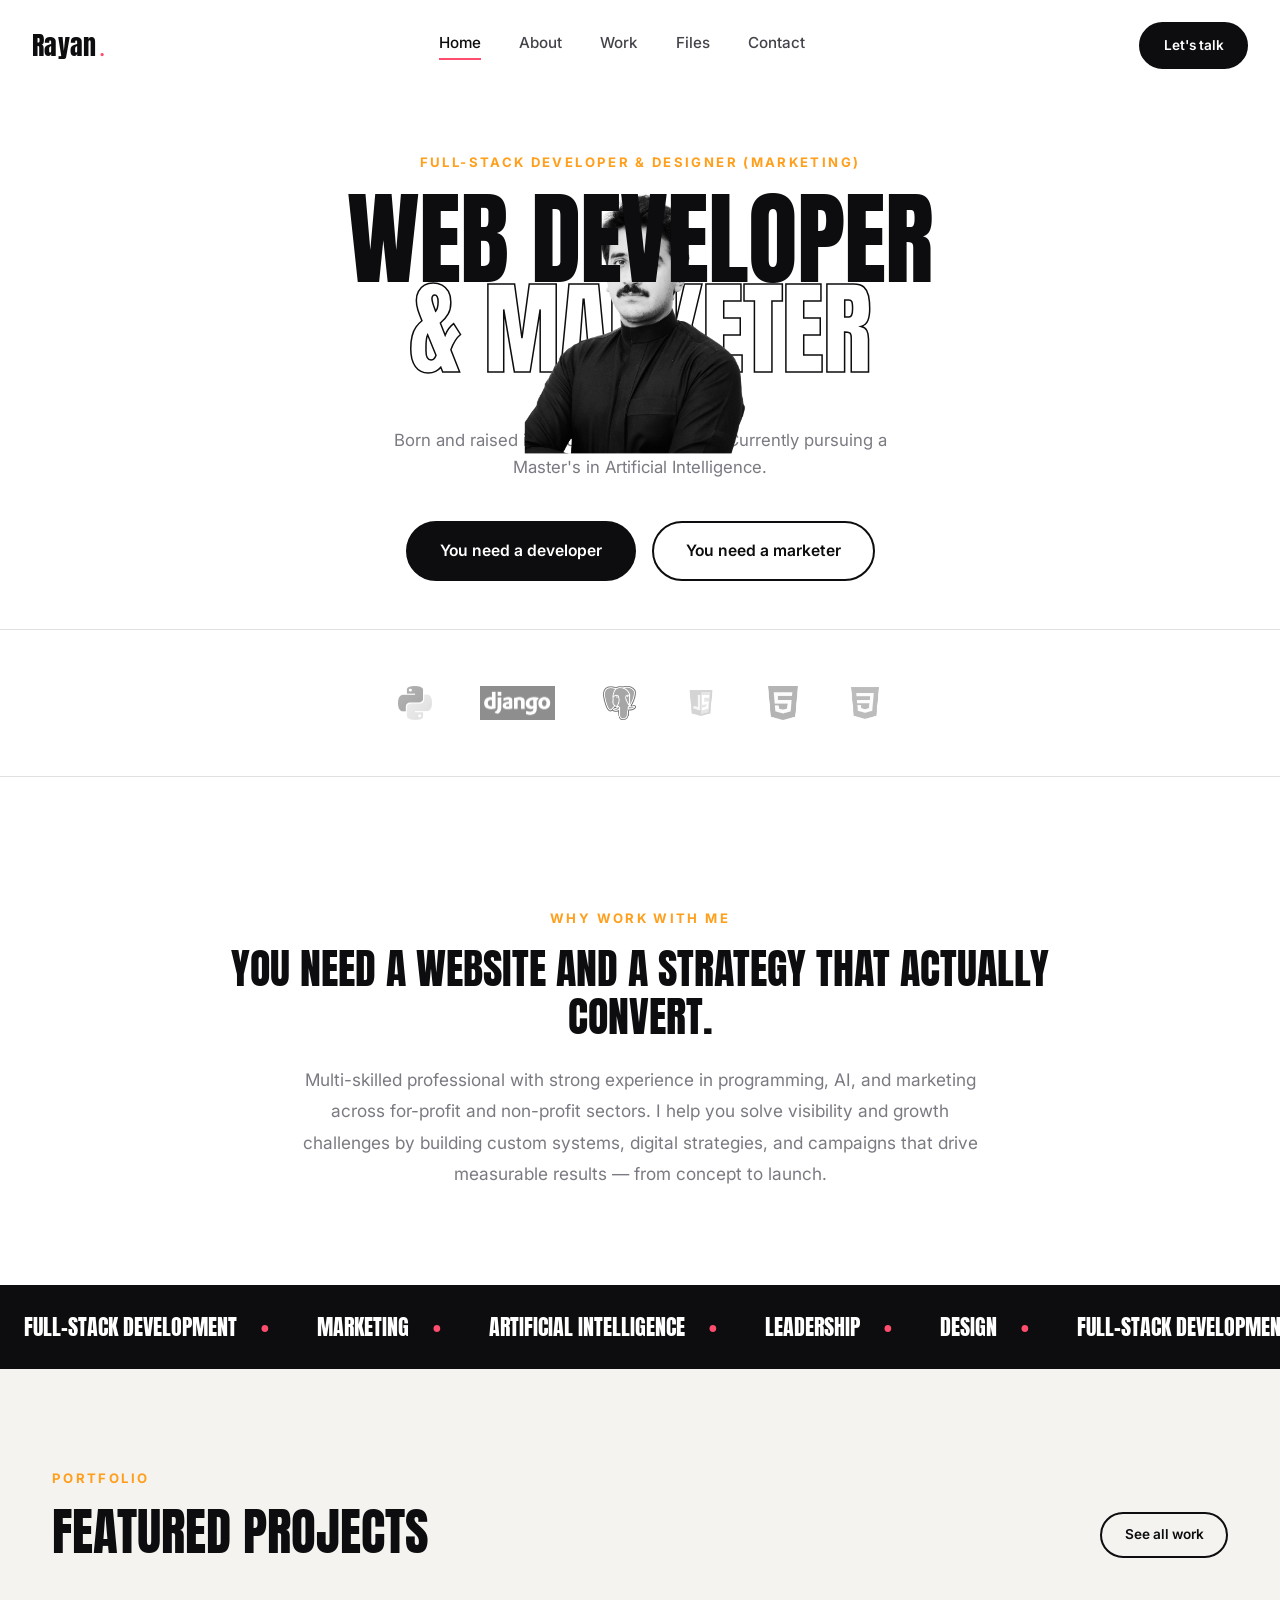
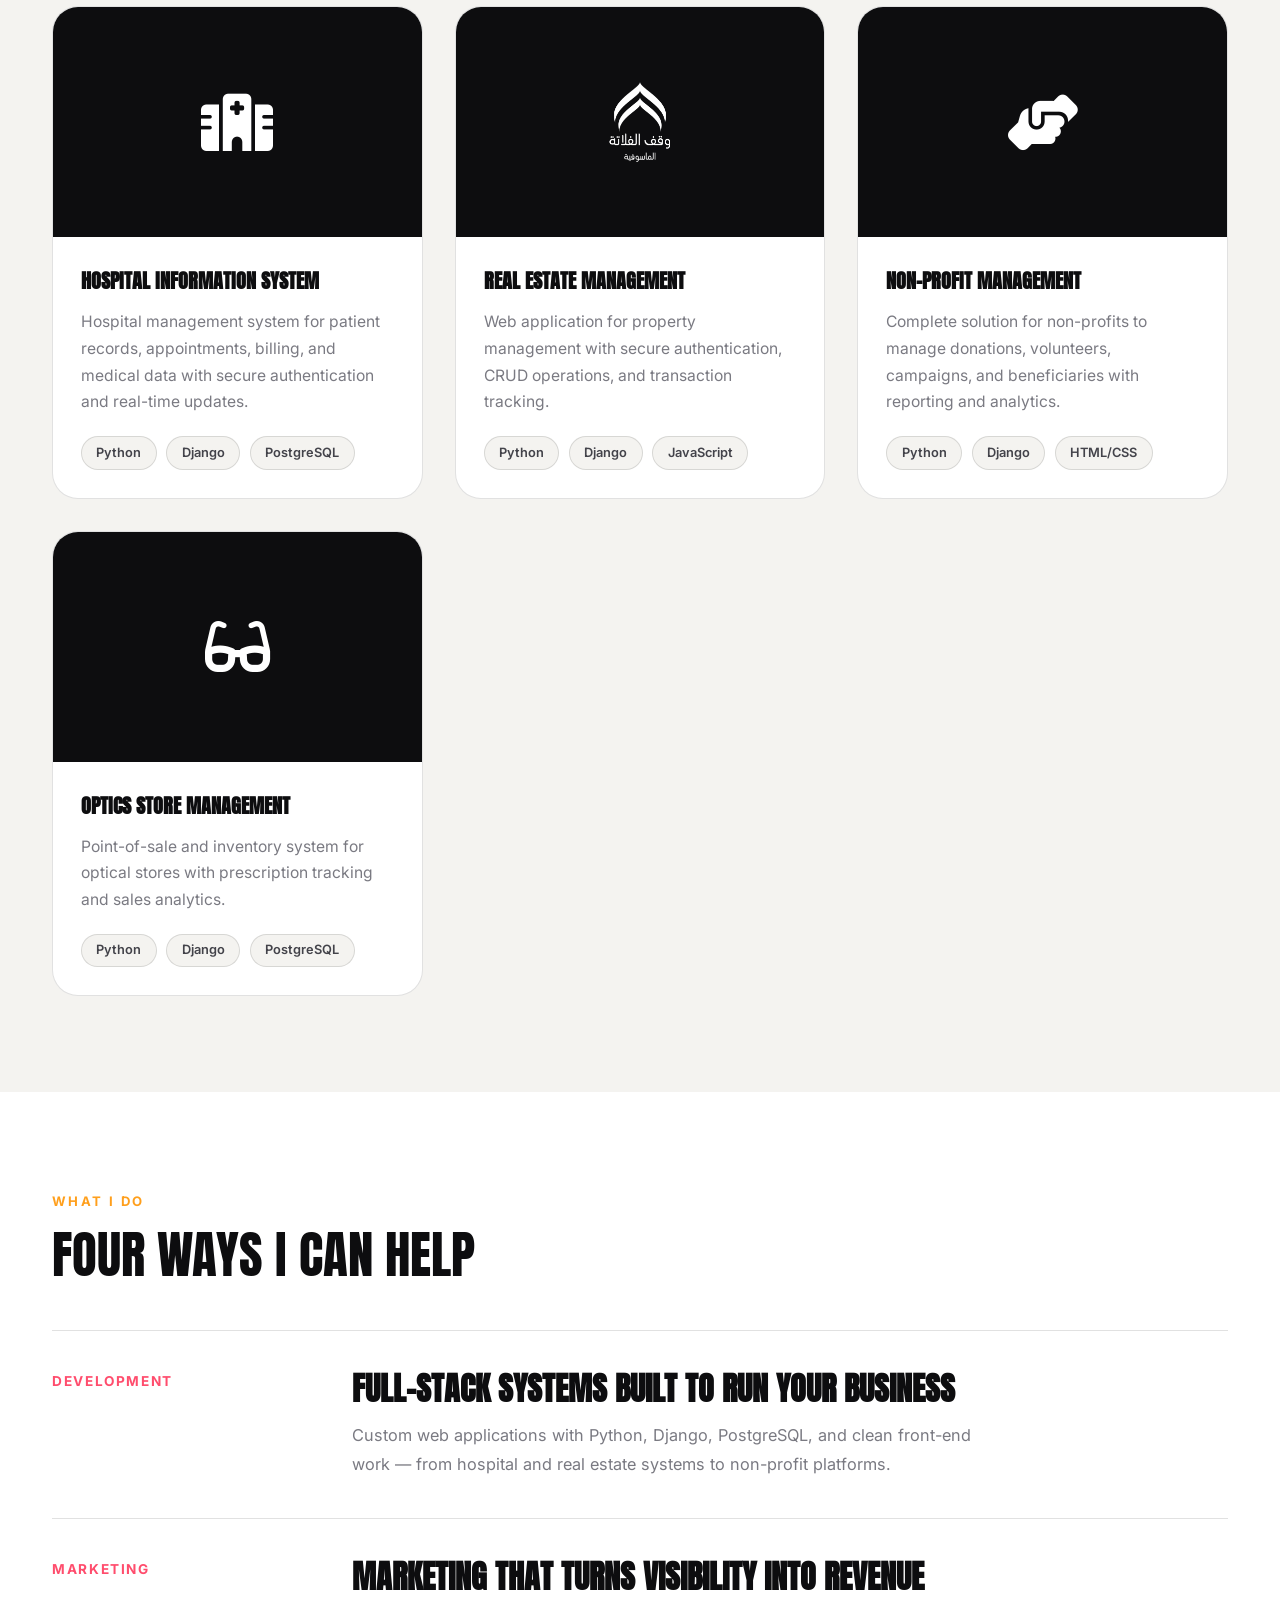
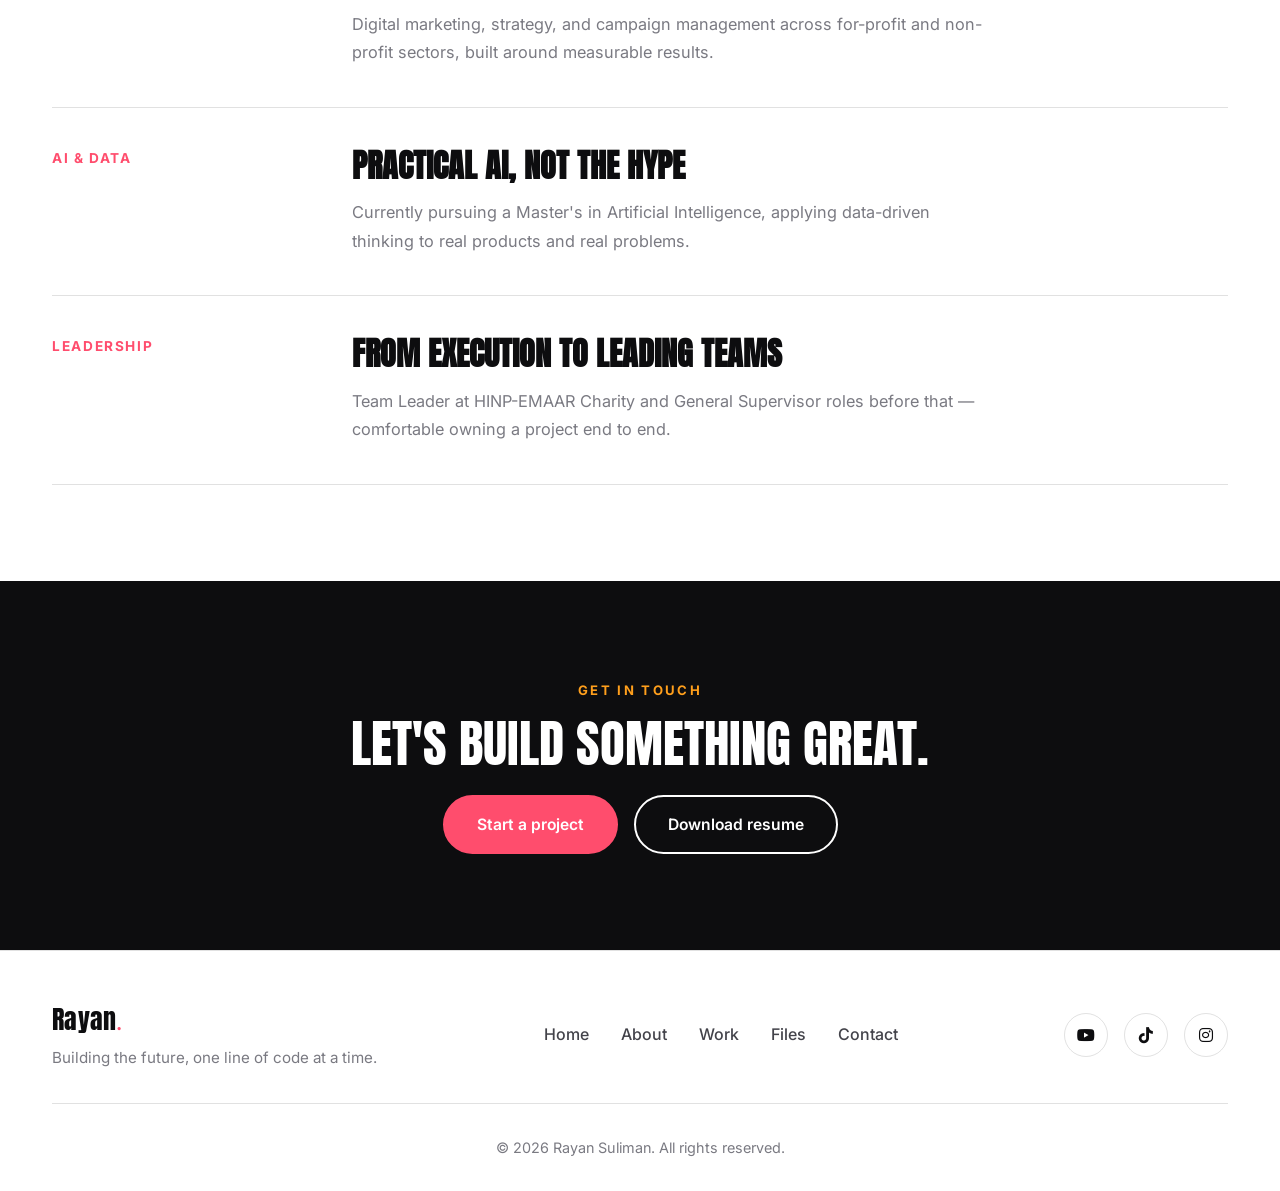
==== commit a4542144: "Add profile photo to hero and fix layered headline crop Wire the hero photo to files/profile.png, cr" ====
--- a/index.html
+++ b/index.html
@@ -39,7 +39,7 @@
             <div class="hero-headline">
                 <span class="hero-line hero-line-solid">Web Developer</span>
                 <div class="hero-photo-wrap">
-                    <img src="files/portrait.jpg" alt="Rayan Suliman" onerror="this.classList.add('hero-photo-missing')">
+                    <img src="files/profile.png" alt="Rayan Suliman" onerror="this.classList.add('hero-photo-missing')">
                 </div>
                 <span class="hero-line hero-line-outline">&amp; Marketer</span>
             </div>
--- a/style.css
+++ b/style.css
@@ -333,16 +333,20 @@
 .hero-photo-wrap {
     position: absolute;
     left: 50%;
-    top: 48%;
-    transform: translate(-50%, -42%);
+    top: 50%;
+    transform: translate(-50%, -50%);
     z-index: 2;
-    width: clamp(200px, 26vw, 380px);
+    width: clamp(160px, 18vw, 240px);
+    aspect-ratio: 3 / 4;
     pointer-events: none;
 }
 
 .hero-photo-wrap img {
     width: 100%;
+    height: 100%;
     display: block;
+    object-fit: cover;
+    object-position: top center;
     filter: grayscale(1) contrast(1.05);
 }
 
@@ -1254,7 +1258,7 @@
     }
 
     .hero-photo-wrap {
-        width: clamp(160px, 42vw, 260px);
+        width: clamp(100px, 28vw, 150px);
     }
 
     .page-hero {
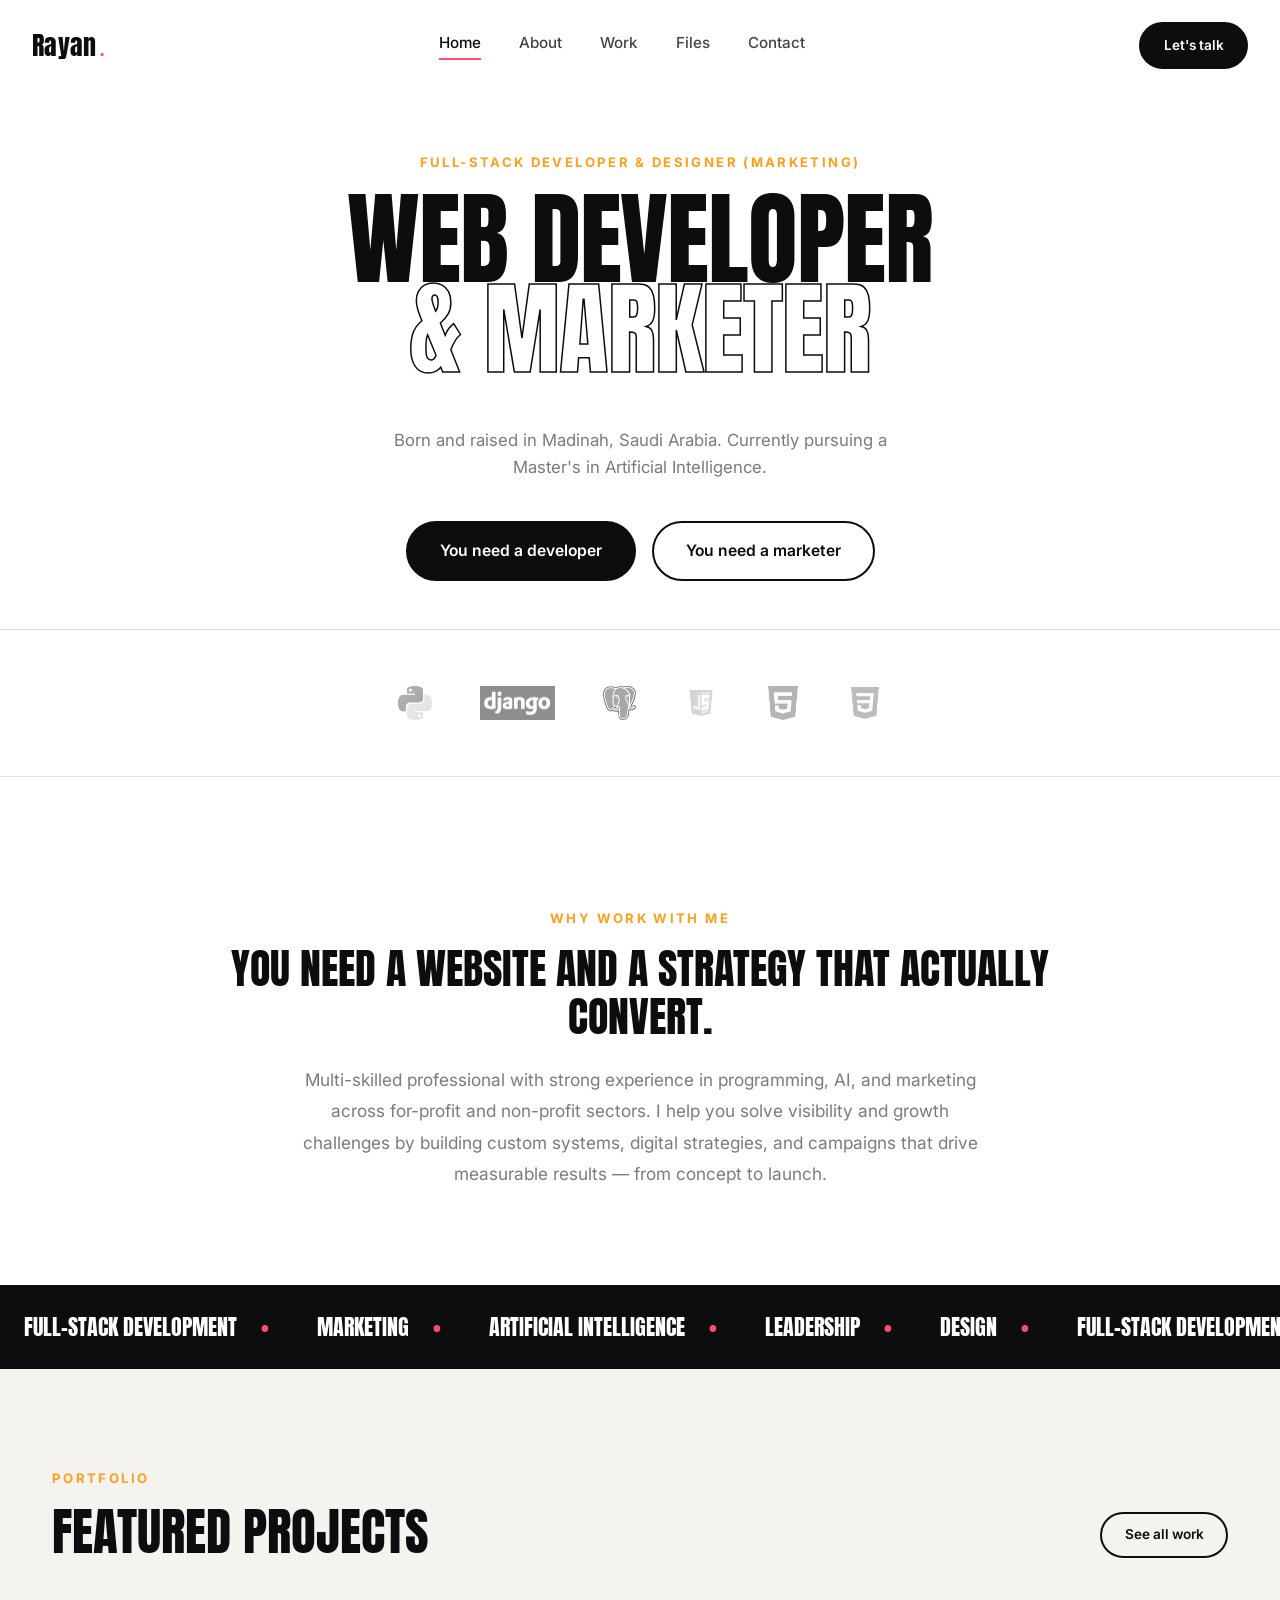
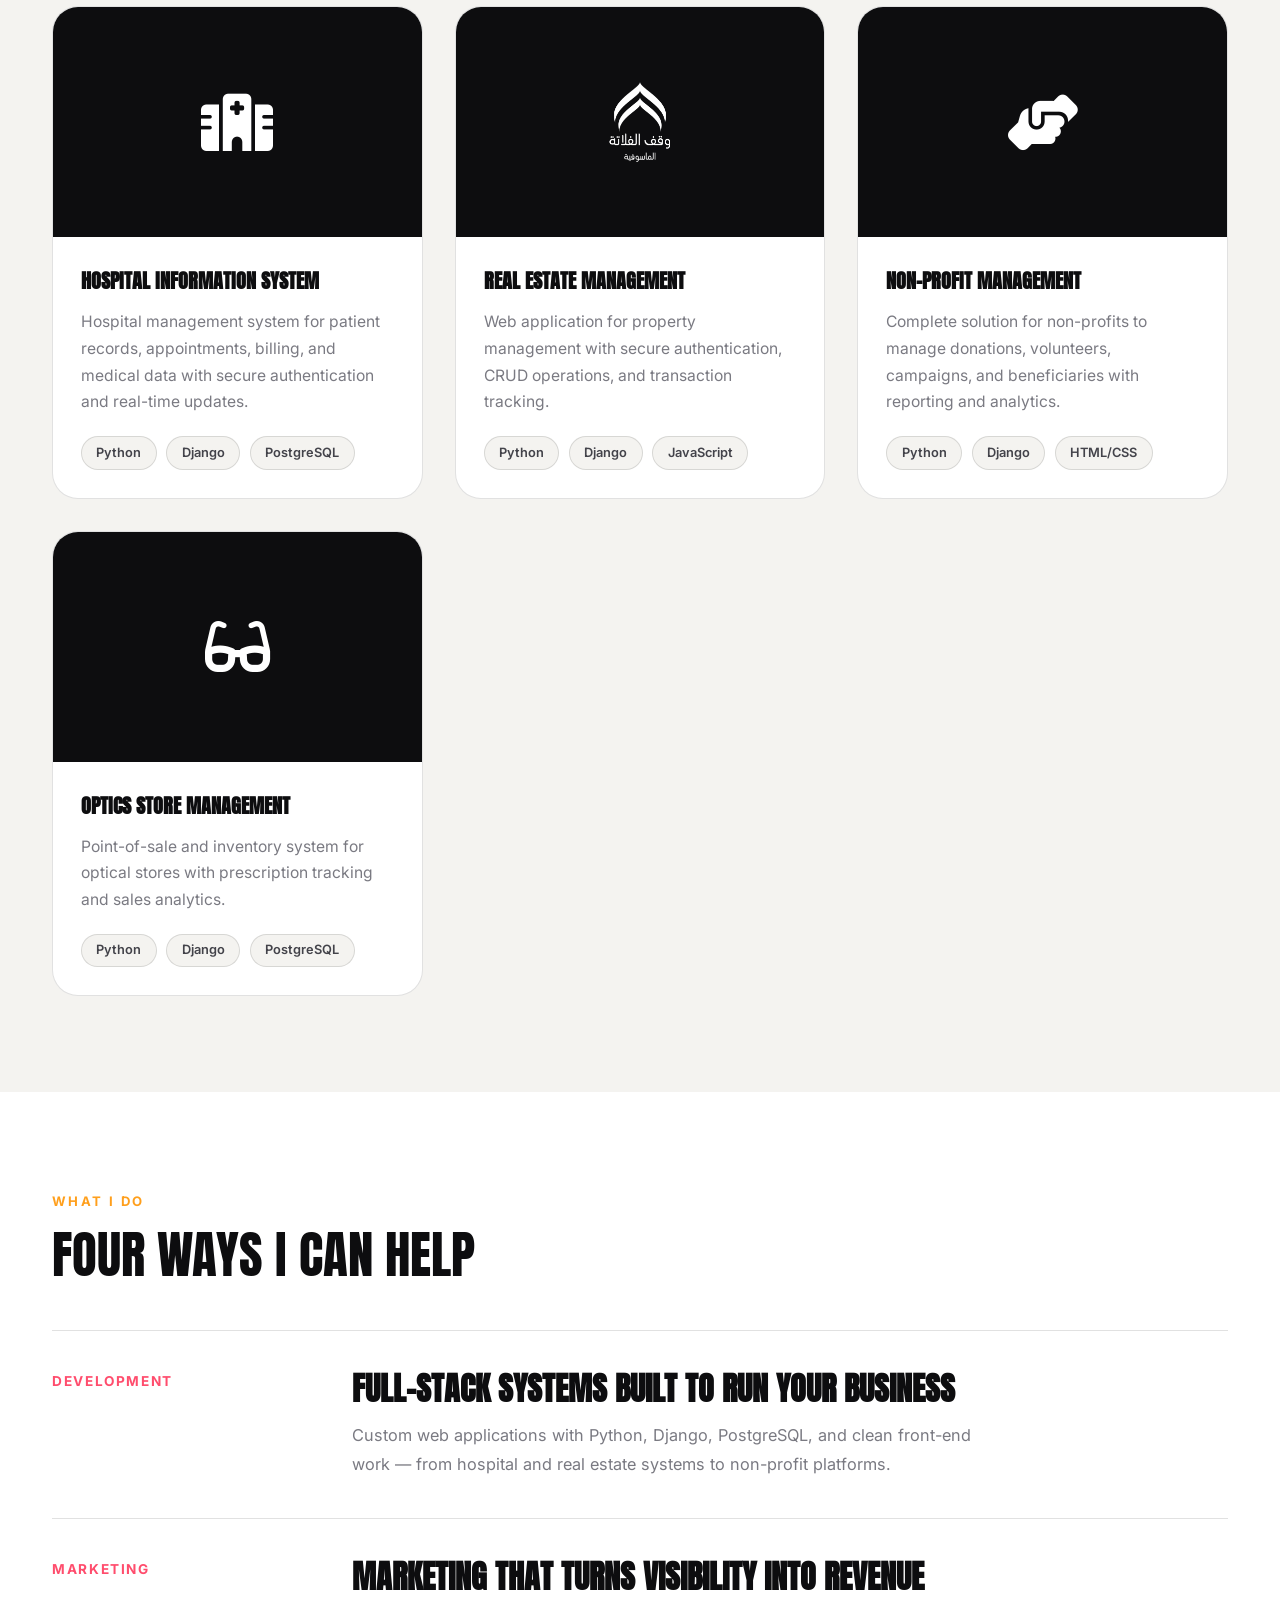
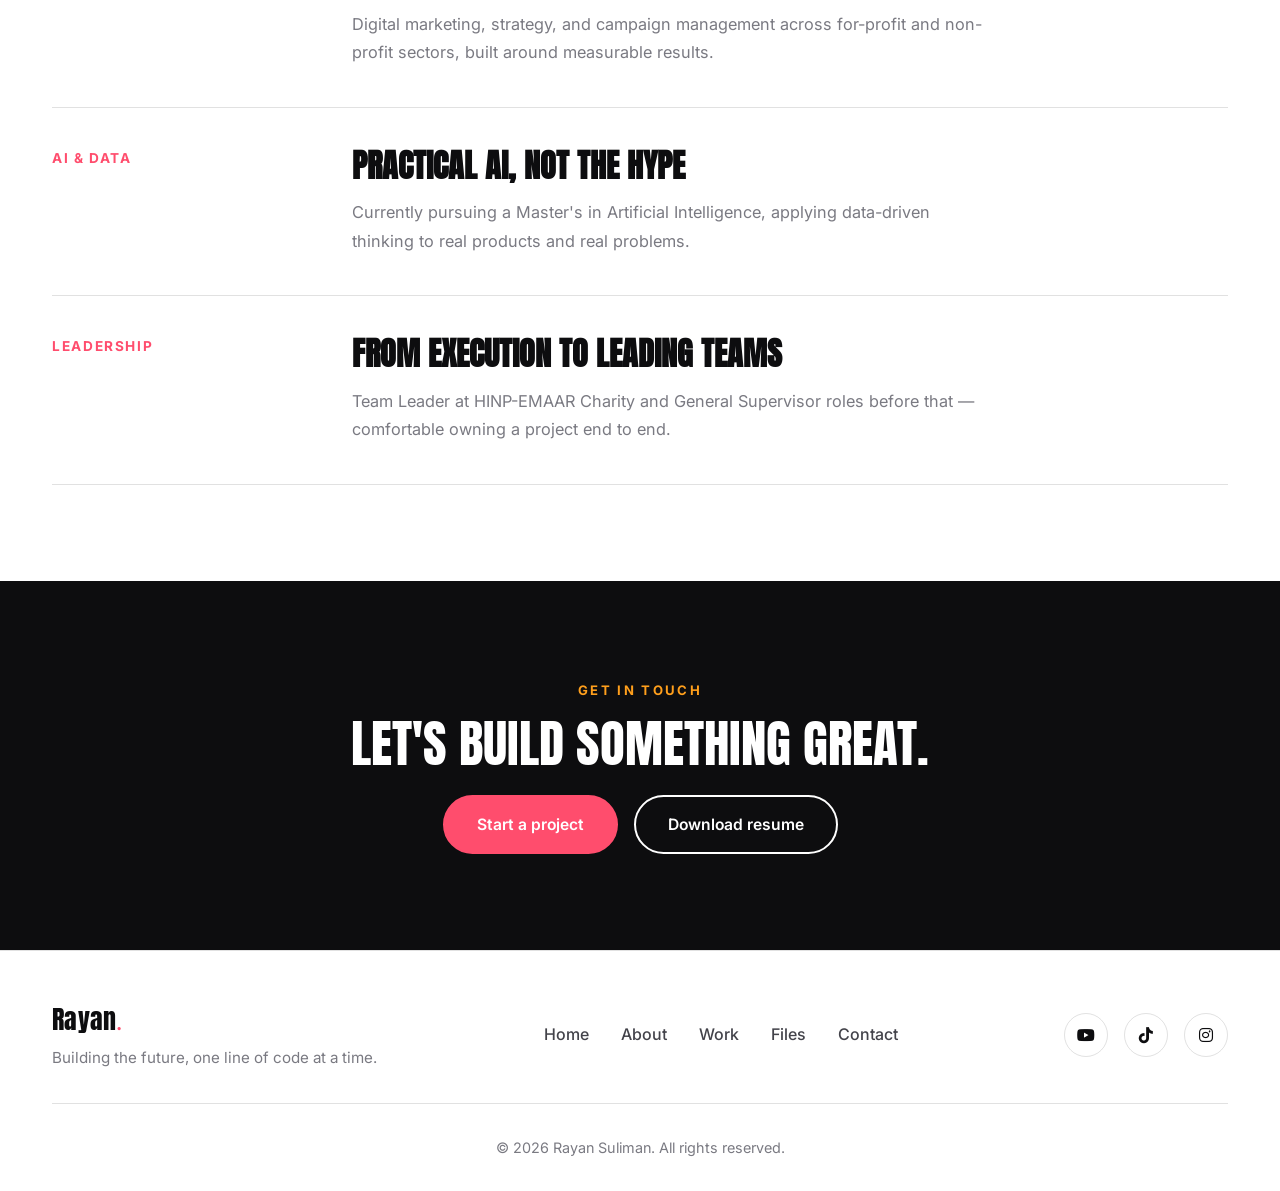
==== commit 4b1f557f: "Remove hero photo Drop the profile photo overlay from the hero and its dedicated CSS, reverting to t" ====
--- a/index.html
+++ b/index.html
@@ -38,9 +38,6 @@
             <span class="eyebrow">Full-Stack Developer &amp; Designer (Marketing)</span>
             <div class="hero-headline">
                 <span class="hero-line hero-line-solid">Web Developer</span>
-                <div class="hero-photo-wrap">
-                    <img src="files/profile.png" alt="Rayan Suliman" onerror="this.classList.add('hero-photo-missing')">
-                </div>
                 <span class="hero-line hero-line-outline">&amp; Marketer</span>
             </div>
             <p class="hero-sub">Born and raised in Madinah, Saudi Arabia. Currently pursuing a Master's in Artificial Intelligence.</p>
--- a/style.css
+++ b/style.css
@@ -328,30 +328,6 @@
     position: relative;
     z-index: 1;
     margin-top: -0.1em;
-}
-
-.hero-photo-wrap {
-    position: absolute;
-    left: 50%;
-    top: 50%;
-    transform: translate(-50%, -50%);
-    z-index: 2;
-    width: clamp(160px, 18vw, 240px);
-    aspect-ratio: 3 / 4;
-    pointer-events: none;
-}
-
-.hero-photo-wrap img {
-    width: 100%;
-    height: 100%;
-    display: block;
-    object-fit: cover;
-    object-position: top center;
-    filter: grayscale(1) contrast(1.05);
-}
-
-.hero-photo-wrap img.hero-photo-missing {
-    display: none;
 }
 
 .hero-sub {
@@ -1257,10 +1233,6 @@
         padding: 7rem 0 1rem;
     }
 
-    .hero-photo-wrap {
-        width: clamp(100px, 28vw, 150px);
-    }
-
     .page-hero {
         padding: 7.5rem 0 3rem;
     }
